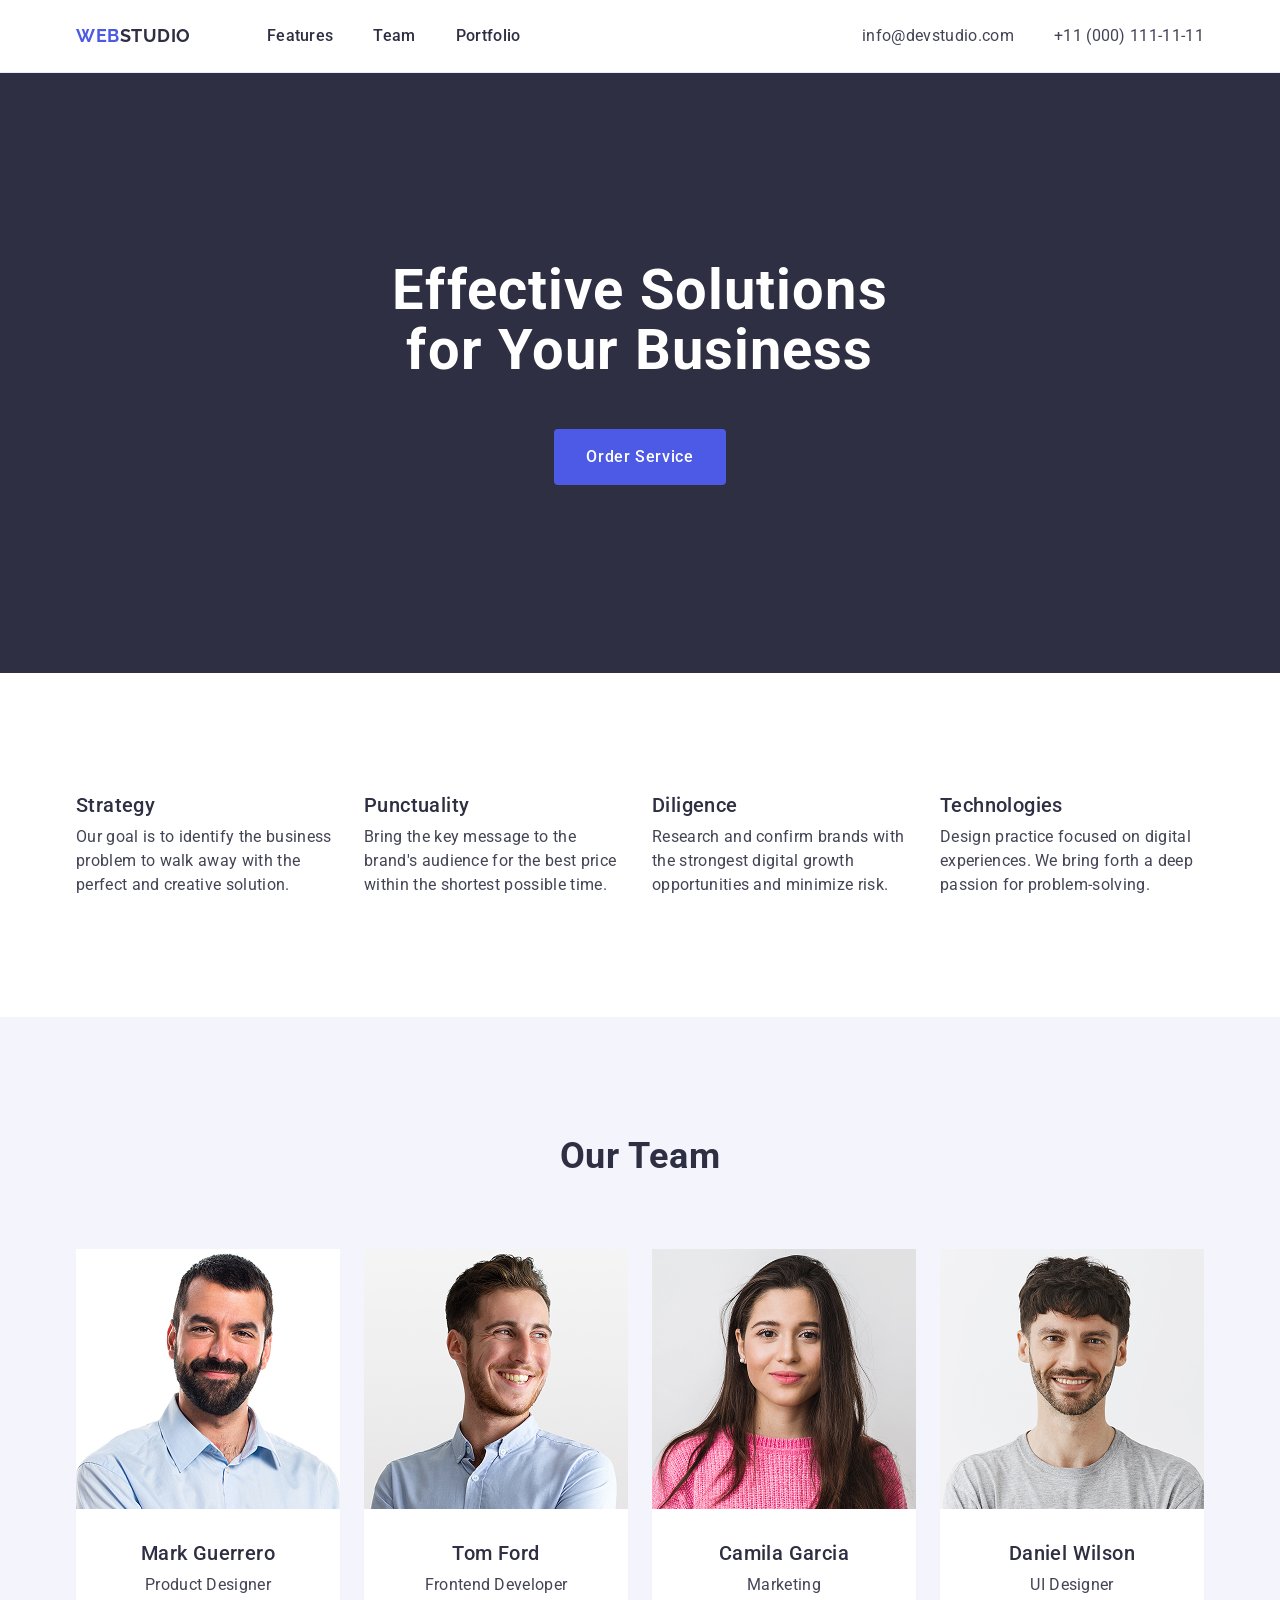
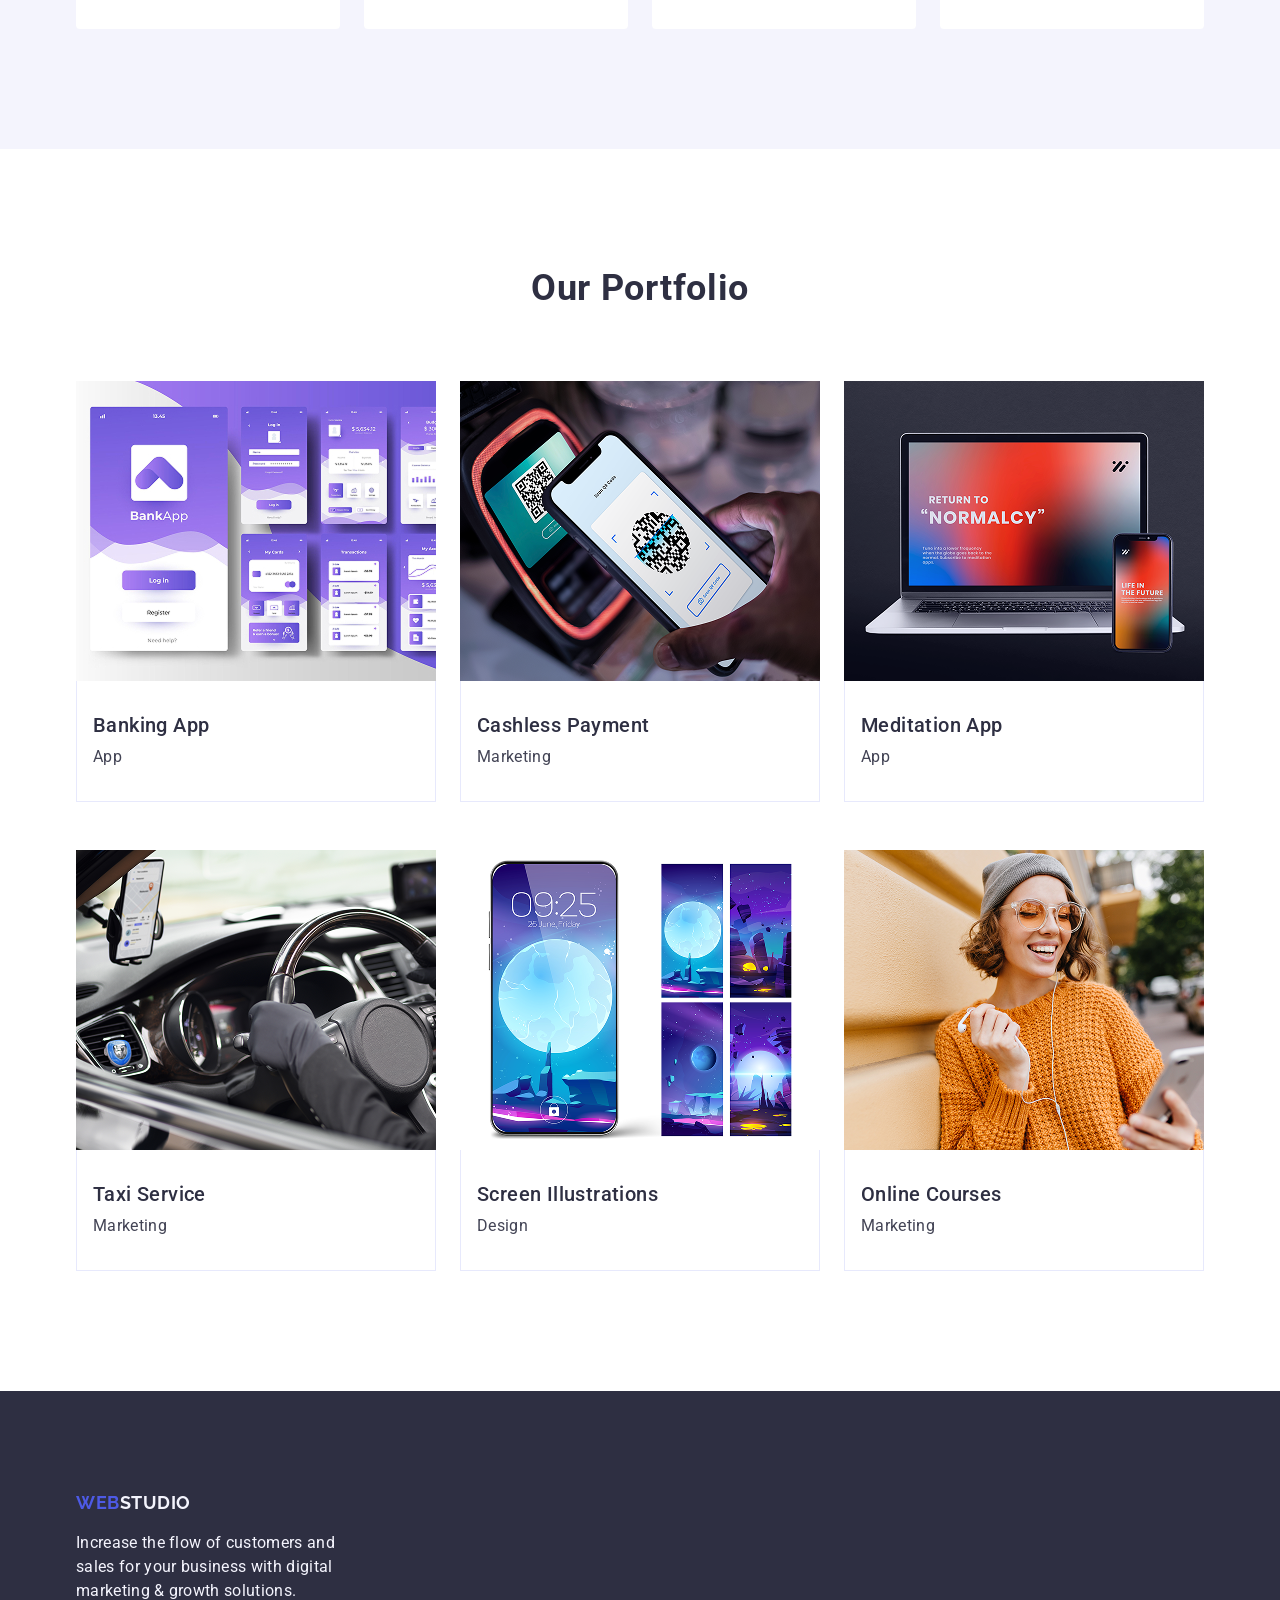
==== index.html @ 3001f927 "Initial commit from homework 03" ====
<!doctype html>
<html lang="en">
  <head>
    <meta charset="UTF-8" />
    <meta name="viewport" content="width=device-width, initial-scale=1.0" />
    <title>WebStudio</title>
    <link
      rel="stylesheet"
      href="https://cdnjs.cloudflare.com/ajax/libs/modern-normalize/3.0.1/modern-normalize.min.css"
    />
    <link rel="preconnect" href="https://fonts.googleapis.com" />
    <link rel="preconnect" href="https://fonts.gstatic.com" crossorigin />
    <link
      href="https://fonts.googleapis.com/css2?family=Raleway:ital,wght@0,100..900;1,100..900&family=Roboto:ital,wght@0,100..900;1,100..900&display=swap"
      rel="stylesheet"
    />
    <link rel="stylesheet" href="./css/main.css" />
  </head>
  <body>
    <header class="header" id="header">
      <div class="container">
        <a class="logo" href="./index.html"><span>Web</span>Studio</a>

        <nav class="nav">
          <ul class="nav-list">
            <li><a class="nav-link" href="#features">Features</a></li>
            <li><a class="nav-link" href="#team">Team</a></li>
            <li><a class="nav-link" href="#portfolio">Portfolio</a></li>
          </ul>
        </nav>

        <address class="address">
          <ul class="address-list">
            <li>
              <a class="address-link" href="mailto:info@devstudio.com"
                >info@devstudio.com</a
              >
            </li>
            <li>
              <a class="address-link" href="tel:+110001111111"
                >+11 (000) 111-11-11</a
              >
            </li>
          </ul>
        </address>
      </div>
    </header>

    <main>
      <section class="hero" id="hero">
        <div class="container">
          <h1 class="hero-title">Effective Solutions for Your Business</h1>
          <button type="button" class="btn btn-primary">Order Service</button>
        </div>
      </section>

      <section class="features" id="features">
        <div class="container">
          <h2 class="sr-only">Our features</h2>
          <ul class="features-list">
            <li class="features-item">
              <h3 class="feature-title">Strategy</h3>
              <p class="feature-description">
                Our goal is to identify the business problem to walk away with
                the perfect and creative solution.
              </p>
            </li>
            <li class="features-item">
              <h3 class="feature-title">Punctuality</h3>
              <p class="feature-description">
                Bring the key message to the brand's audience for the best price
                within the shortest possible time.
              </p>
            </li>
            <li class="features-item">
              <h3 class="feature-title">Diligence</h3>
              <p class="feature-description">
                Research and confirm brands with the strongest digital growth
                opportunities and minimize risk.
              </p>
            </li>
            <li class="features-item">
              <h3 class="feature-title">Technologies</h3>
              <p class="feature-description">
                Design practice focused on digital experiences. We bring forth a
                deep passion for problem-solving.
              </p>
            </li>
          </ul>
        </div>
      </section>

      <section class="team" id="team">
        <div class="container">
          <h2 class="team-title">Our Team</h2>

          <ul class="team-list">
            <li class="team-item">
              <img
                src="./images/team-1.jpg"
                alt="Mark Guerrero"
                width="264"
                height="260"
              />
              <div class="team-card-content">
                <h3 class="team-member-name">Mark Guerrero</h3>
                <p class="team-member-position">Product Designer</p>
              </div>
            </li>

            <li class="team-item">
              <img
                src="./images/team-2.jpg"
                alt="Tom Ford"
                width="264"
                height="260"
              />
              <div class="team-card-content">
                <h3 class="team-member-name">Tom Ford</h3>
                <p class="team-member-position">Frontend Developer</p>
              </div>
            </li>

            <li class="team-item">
              <img
                src="./images/team-3.jpg"
                alt="Camila Garcia"
                width="264"
                height="260"
              />
              <div class="team-card-content">
                <h3 class="team-member-name">Camila Garcia</h3>
                <p class="team-member-position">Marketing</p>
              </div>
            </li>

            <li class="team-item">
              <img
                src="./images/team-4.jpg"
                alt="Daniel Wilson"
                width="264"
                height="260"
              />
              <div class="team-card-content">
                <h3 class="team-member-name">Daniel Wilson</h3>
                <p class="team-member-position">UI Designer</p>
              </div>
            </li>
          </ul>
        </div>
      </section>

      <section class="portfolio" id="portfolio">
        <div class="container">
          <h2 class="portfolio-section-title">Our Portfolio</h2>

          <ul class="portfolio-list">
            <li class="portfolio-item">
              <img
                src="./images/portfolio-1.jpg"
                alt="Banking App"
                width="360"
                height="300"
              />
              <div class="portfolio-item-content">
                <h3 class="portfolio-item-title">Banking App</h3>
                <p class="portfolio-item-description">App</p>
              </div>
            </li>

            <li class="portfolio-item">
              <img
                src="./images/portfolio-2.jpg"
                alt="Cashless Payment"
                width="360"
                height="300"
              />
              <div class="portfolio-item-content">
                <h3 class="portfolio-item-title">Cashless Payment</h3>
                <p class="portfolio-item-description">Marketing</p>
              </div>
            </li>

            <li class="portfolio-item">
              <img
                src="./images/portfolio-3.jpg"
                alt="Meditation App"
                width="360"
                height="300"
              />
              <div class="portfolio-item-content">
                <h3 class="portfolio-item-title">Meditation App</h3>
                <p class="portfolio-item-description">App</p>
              </div>
            </li>

            <li class="portfolio-item">
              <img
                src="./images/portfolio-4.jpg"
                alt="Taxi Service"
                width="360"
                height="300"
              />
              <div class="portfolio-item-content">
                <h3 class="portfolio-item-title">Taxi Service</h3>
                <p class="portfolio-item-description">Marketing</p>
              </div>
            </li>

            <li class="portfolio-item">
              <img
                src="./images/portfolio-5.jpg"
                alt="Screen Illustrations"
                width="360"
                height="300"
              />
              <div class="portfolio-item-content">
                <h3 class="portfolio-item-title">Screen Illustrations</h3>
                <p class="portfolio-item-description">Design</p>
              </div>
            </li>

            <li class="portfolio-item">
              <img
                src="./images/portfolio-6.jpg"
                alt="Online Courses"
                width="360"
                height="300"
              />
              <div class="portfolio-item-content">
                <h3 class="portfolio-item-title">Online Courses</h3>
                <p class="portfolio-item-description">Marketing</p>
              </div>
            </li>
          </ul>
        </div>
      </section>
    </main>

    <footer class="footer" id="footer">
      <div class="container">
        <a class="footer-logo" href="./index.html"><span>Web</span>Studio</a>
        <p class="footer-text">
          Increase the flow of customers and sales for your business with
          digital marketing & growth solutions.
        </p>
      </div>
    </footer>
  </body>
</html>
---- css/main.css ----
@import './common.css';
@import './header.css';
@import './hero.css';
@import './features.css';
@import './team.css';
@import './portfolio.css';
@import './footer.css';
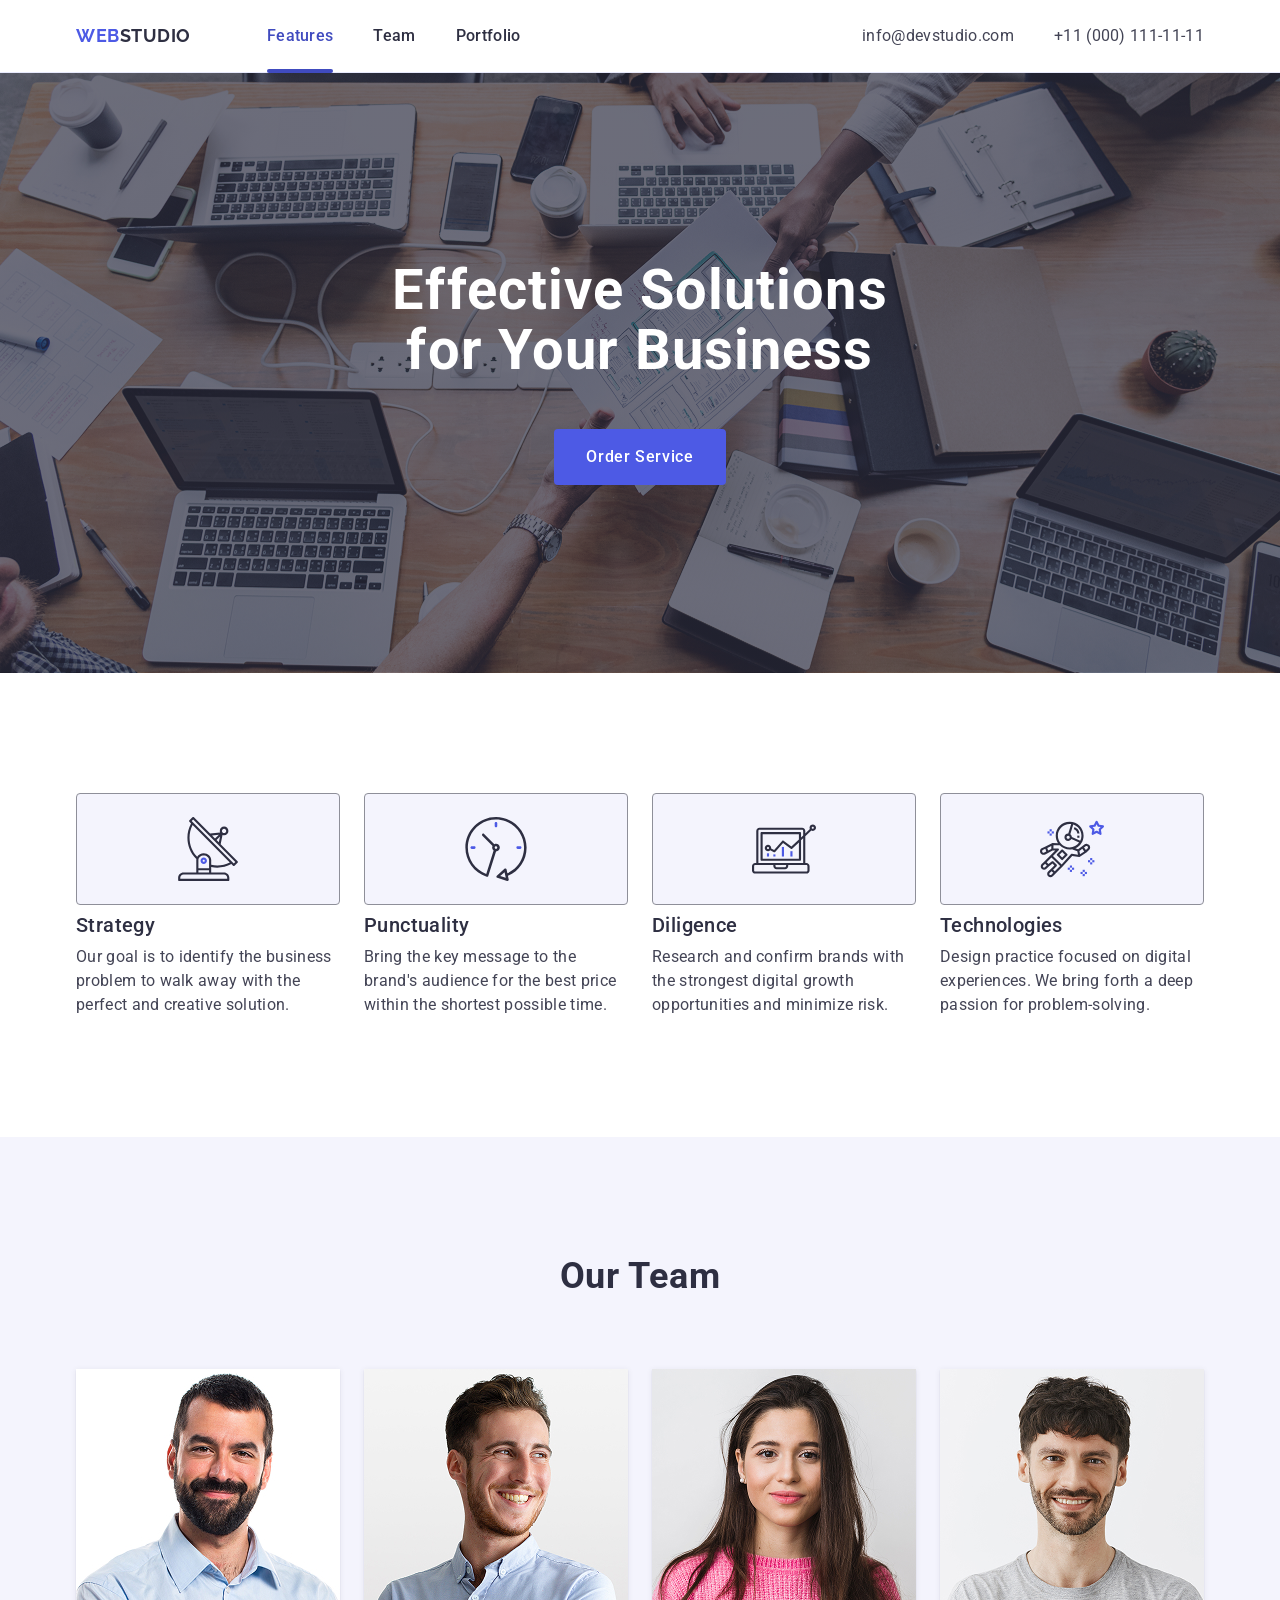
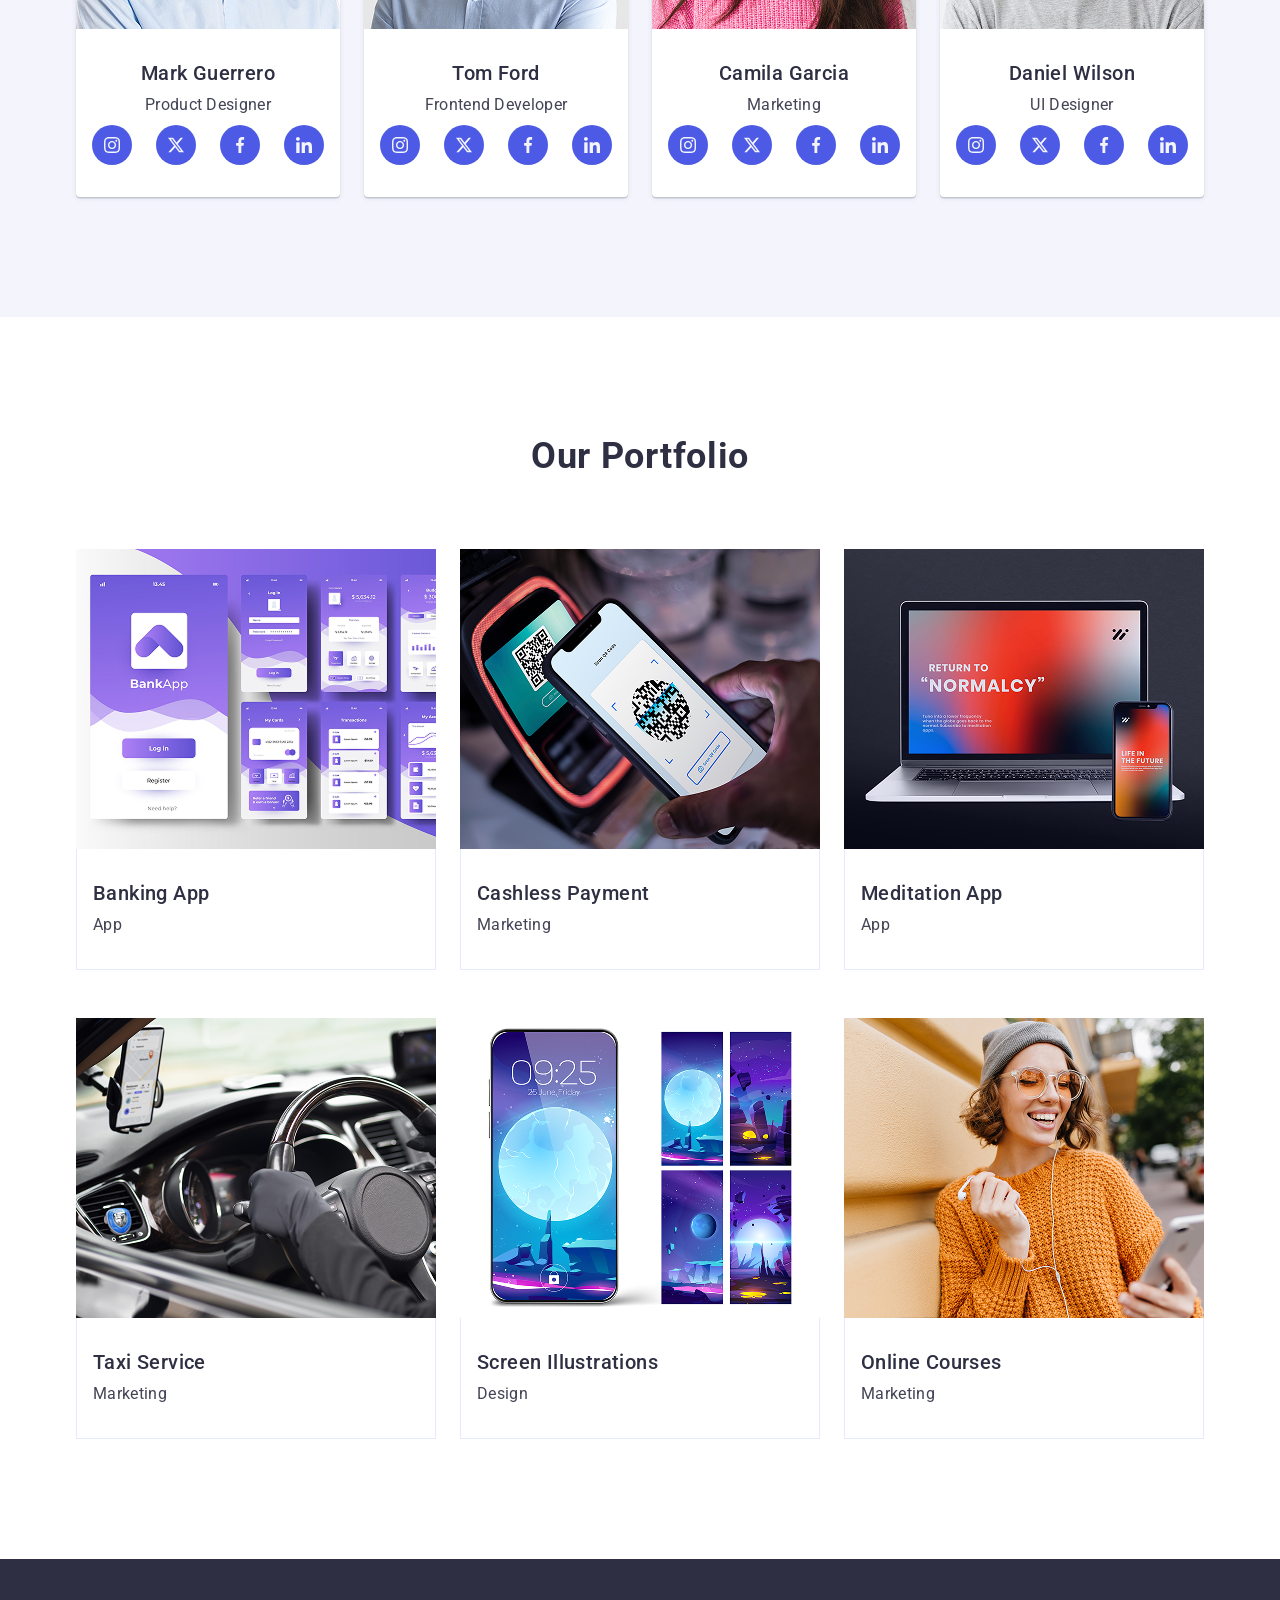
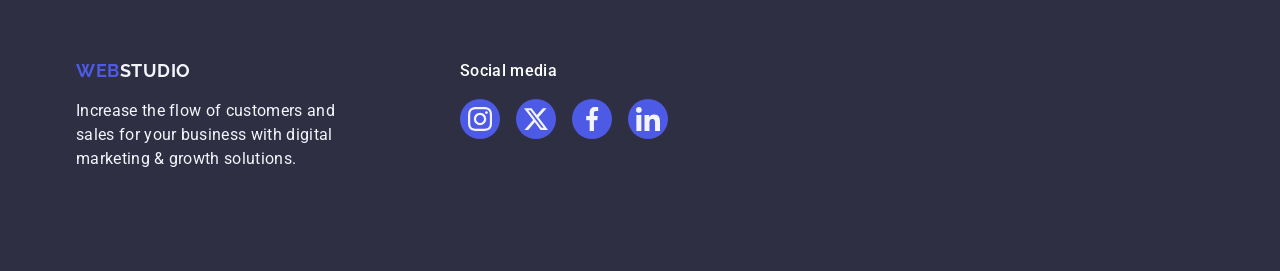
==== commit 75fa060b: "Complete homework all" ====
--- a/index.html
+++ b/index.html
@@ -23,7 +23,7 @@
 
         <nav class="nav">
           <ul class="nav-list">
-            <li><a class="nav-link" href="#features">Features</a></li>
+            <li><a class="nav-link active" href="#features">Features</a></li>
             <li><a class="nav-link" href="#team">Team</a></li>
             <li><a class="nav-link" href="#portfolio">Portfolio</a></li>
           </ul>
@@ -59,6 +59,11 @@
           <h2 class="sr-only">Our features</h2>
           <ul class="features-list">
             <li class="features-item">
+              <div class="feature-icon-box">
+                <svg class="feature-icon" width="64" height="64">
+                  <use href="./images/icons.svg#icon-antena"></use>
+                </svg>
+              </div>
               <h3 class="feature-title">Strategy</h3>
               <p class="feature-description">
                 Our goal is to identify the business problem to walk away with
@@ -66,6 +71,11 @@
               </p>
             </li>
             <li class="features-item">
+              <div class="feature-icon-box">
+                <svg class="feature-icon" width="64" height="64">
+                  <use href="./images/icons.svg#icon-clock"></use>
+                </svg>
+              </div>
               <h3 class="feature-title">Punctuality</h3>
               <p class="feature-description">
                 Bring the key message to the brand's audience for the best price
@@ -73,6 +83,11 @@
               </p>
             </li>
             <li class="features-item">
+              <div class="feature-icon-box">
+                <svg class="feature-icon" width="64" height="64">
+                  <use href="./images/icons.svg#icon-diagram"></use>
+                </svg>
+              </div>
               <h3 class="feature-title">Diligence</h3>
               <p class="feature-description">
                 Research and confirm brands with the strongest digital growth
@@ -80,6 +95,11 @@
               </p>
             </li>
             <li class="features-item">
+              <div class="feature-icon-box">
+                <svg class="feature-icon" width="64" height="64">
+                  <use href="./images/icons.svg#icon-astronaut"></use>
+                </svg>
+              </div>
               <h3 class="feature-title">Technologies</h3>
               <p class="feature-description">
                 Design practice focused on digital experiences. We bring forth a
@@ -105,6 +125,60 @@
               <div class="team-card-content">
                 <h3 class="team-member-name">Mark Guerrero</h3>
                 <p class="team-member-position">Product Designer</p>
+                <ul class="team-social-list">
+                  <li class="team-social-item">
+                    <a
+                      class="team-social-link"
+                      href="https://www.instagram.com/"
+                      target="_blank"
+                      rel="noopener noreferrer"
+                      aria-label="Instagram"
+                    >
+                      <svg class="team-social-icon" width="16" height="16">
+                        <use href="./images/icons.svg#icon-instagram"></use>
+                      </svg>
+                    </a>
+                  </li>
+                  <li class="team-social-item">
+                    <a
+                      class="team-social-link"
+                      href="https://twitter.com/"
+                      target="_blank"
+                      rel="noopener noreferrer"
+                      aria-label="Twitter"
+                    >
+                      <svg class="team-social-icon" width="16" height="16">
+                        <use href="./images/icons.svg#icon-twitter"></use>
+                      </svg>
+                    </a>
+                  </li>
+                  <li class="team-social-item">
+                    <a
+                      class="team-social-link"
+                      href="https://www.facebook.com/"
+                      target="_blank"
+                      rel="noopener noreferrer"
+                      aria-label="Facebook"
+                    >
+                      <svg class="team-social-icon" width="16" height="16">
+                        <use href="./images/icons.svg#icon-facebook"></use>
+                      </svg>
+                    </a>
+                  </li>
+                  <li class="team-social-item">
+                    <a
+                      class="team-social-link"
+                      href="https://www.linkedin.com/"
+                      target="_blank"
+                      rel="noopener noreferrer"
+                      aria-label="LinkedIn"
+                    >
+                      <svg class="team-social-icon" width="16" height="16">
+                        <use href="./images/icons.svg#icon-linkedin"></use>
+                      </svg>
+                    </a>
+                  </li>
+                </ul>
               </div>
             </li>
 
@@ -118,6 +192,60 @@
               <div class="team-card-content">
                 <h3 class="team-member-name">Tom Ford</h3>
                 <p class="team-member-position">Frontend Developer</p>
+                <ul class="team-social-list">
+                  <li class="team-social-item">
+                    <a
+                      class="team-social-link"
+                      href="https://www.instagram.com/"
+                      target="_blank"
+                      rel="noopener noreferrer"
+                      aria-label="Instagram"
+                    >
+                      <svg class="team-social-icon" width="16" height="16">
+                        <use href="./images/icons.svg#icon-instagram"></use>
+                      </svg>
+                    </a>
+                  </li>
+                  <li class="team-social-item">
+                    <a
+                      class="team-social-link"
+                      href="https://twitter.com/"
+                      target="_blank"
+                      rel="noopener noreferrer"
+                      aria-label="Twitter"
+                    >
+                      <svg class="team-social-icon" width="16" height="16">
+                        <use href="./images/icons.svg#icon-twitter"></use>
+                      </svg>
+                    </a>
+                  </li>
+                  <li class="team-social-item">
+                    <a
+                      class="team-social-link"
+                      href="https://www.facebook.com/"
+                      target="_blank"
+                      rel="noopener noreferrer"
+                      aria-label="Facebook"
+                    >
+                      <svg class="team-social-icon" width="16" height="16">
+                        <use href="./images/icons.svg#icon-facebook"></use>
+                      </svg>
+                    </a>
+                  </li>
+                  <li class="team-social-item">
+                    <a
+                      class="team-social-link"
+                      href="https://www.linkedin.com/"
+                      target="_blank"
+                      rel="noopener noreferrer"
+                      aria-label="LinkedIn"
+                    >
+                      <svg class="team-social-icon" width="16" height="16">
+                        <use href="./images/icons.svg#icon-linkedin"></use>
+                      </svg>
+                    </a>
+                  </li>
+                </ul>
               </div>
             </li>
 
@@ -131,6 +259,60 @@
               <div class="team-card-content">
                 <h3 class="team-member-name">Camila Garcia</h3>
                 <p class="team-member-position">Marketing</p>
+                <ul class="team-social-list">
+                  <li class="team-social-item">
+                    <a
+                      class="team-social-link"
+                      href="https://www.instagram.com/"
+                      target="_blank"
+                      rel="noopener noreferrer"
+                      aria-label="Instagram"
+                    >
+                      <svg class="team-social-icon" width="16" height="16">
+                        <use href="./images/icons.svg#icon-instagram"></use>
+                      </svg>
+                    </a>
+                  </li>
+                  <li class="team-social-item">
+                    <a
+                      class="team-social-link"
+                      href="https://twitter.com/"
+                      target="_blank"
+                      rel="noopener noreferrer"
+                      aria-label="Twitter"
+                    >
+                      <svg class="team-social-icon" width="16" height="16">
+                        <use href="./images/icons.svg#icon-twitter"></use>
+                      </svg>
+                    </a>
+                  </li>
+                  <li class="team-social-item">
+                    <a
+                      class="team-social-link"
+                      href="https://www.facebook.com/"
+                      target="_blank"
+                      rel="noopener noreferrer"
+                      aria-label="Facebook"
+                    >
+                      <svg class="team-social-icon" width="16" height="16">
+                        <use href="./images/icons.svg#icon-facebook"></use>
+                      </svg>
+                    </a>
+                  </li>
+                  <li class="team-social-item">
+                    <a
+                      class="team-social-link"
+                      href="https://www.linkedin.com/"
+                      target="_blank"
+                      rel="noopener noreferrer"
+                      aria-label="LinkedIn"
+                    >
+                      <svg class="team-social-icon" width="16" height="16">
+                        <use href="./images/icons.svg#icon-linkedin"></use>
+                      </svg>
+                    </a>
+                  </li>
+                </ul>
               </div>
             </li>
 
@@ -144,6 +326,60 @@
               <div class="team-card-content">
                 <h3 class="team-member-name">Daniel Wilson</h3>
                 <p class="team-member-position">UI Designer</p>
+                <ul class="team-social-list">
+                  <li class="team-social-item">
+                    <a
+                      class="team-social-link"
+                      href="https://www.instagram.com/"
+                      target="_blank"
+                      rel="noopener noreferrer"
+                      aria-label="Instagram"
+                    >
+                      <svg class="team-social-icon" width="16" height="16">
+                        <use href="./images/icons.svg#icon-instagram"></use>
+                      </svg>
+                    </a>
+                  </li>
+                  <li class="team-social-item">
+                    <a
+                      class="team-social-link"
+                      href="https://twitter.com/"
+                      target="_blank"
+                      rel="noopener noreferrer"
+                      aria-label="Twitter"
+                    >
+                      <svg class="team-social-icon" width="16" height="16">
+                        <use href="./images/icons.svg#icon-twitter"></use>
+                      </svg>
+                    </a>
+                  </li>
+                  <li class="team-social-item">
+                    <a
+                      class="team-social-link"
+                      href="https://www.facebook.com/"
+                      target="_blank"
+                      rel="noopener noreferrer"
+                      aria-label="Facebook"
+                    >
+                      <svg class="team-social-icon" width="16" height="16">
+                        <use href="./images/icons.svg#icon-facebook"></use>
+                      </svg>
+                    </a>
+                  </li>
+                  <li class="team-social-item">
+                    <a
+                      class="team-social-link"
+                      href="https://www.linkedin.com/"
+                      target="_blank"
+                      rel="noopener noreferrer"
+                      aria-label="LinkedIn"
+                    >
+                      <svg class="team-social-icon" width="16" height="16">
+                        <use href="./images/icons.svg#icon-linkedin"></use>
+                      </svg>
+                    </a>
+                  </li>
+                </ul>
               </div>
             </li>
           </ul>
@@ -156,12 +392,19 @@
 
           <ul class="portfolio-list">
             <li class="portfolio-item">
-              <img
-                src="./images/portfolio-1.jpg"
-                alt="Banking App"
-                width="360"
-                height="300"
-              />
+              <div class="portfolio-image-wrapper">
+                <img
+                  src="./images/portfolio-1.jpg"
+                  alt="Banking App"
+                  width="360"
+                  height="300"
+                />
+                <p class="portfolio-overlay">
+                  14 Stylish and User-Friendly App Design Concepts · Task
+                  Manager App · Calorie Tracker App · Exotic Fruit Ecommerce App
+                  · Cloud Storage App
+                </p>
+              </div>
               <div class="portfolio-item-content">
                 <h3 class="portfolio-item-title">Banking App</h3>
                 <p class="portfolio-item-description">App</p>
@@ -169,12 +412,19 @@
             </li>
 
             <li class="portfolio-item">
-              <img
-                src="./images/portfolio-2.jpg"
-                alt="Cashless Payment"
-                width="360"
-                height="300"
-              />
+              <div class="portfolio-image-wrapper">
+                <img
+                  src="./images/portfolio-2.jpg"
+                  alt="Cashless Payment"
+                  width="360"
+                  height="300"
+                />
+                <p class="portfolio-overlay">
+                  14 Stylish and User-Friendly App Design Concepts · Task
+                  Manager App · Calorie Tracker App · Exotic Fruit Ecommerce App
+                  · Cloud Storage App
+                </p>
+              </div>
               <div class="portfolio-item-content">
                 <h3 class="portfolio-item-title">Cashless Payment</h3>
                 <p class="portfolio-item-description">Marketing</p>
@@ -182,12 +432,19 @@
             </li>
 
             <li class="portfolio-item">
-              <img
-                src="./images/portfolio-3.jpg"
-                alt="Meditation App"
-                width="360"
-                height="300"
-              />
+              <div class="portfolio-image-wrapper">
+                <img
+                  src="./images/portfolio-3.jpg"
+                  alt="Meditation App"
+                  width="360"
+                  height="300"
+                />
+                <p class="portfolio-overlay">
+                  14 Stylish and User-Friendly App Design Concepts · Task
+                  Manager App · Calorie Tracker App · Exotic Fruit Ecommerce App
+                  · Cloud Storage App
+                </p>
+              </div>
               <div class="portfolio-item-content">
                 <h3 class="portfolio-item-title">Meditation App</h3>
                 <p class="portfolio-item-description">App</p>
@@ -195,12 +452,19 @@
             </li>
 
             <li class="portfolio-item">
-              <img
-                src="./images/portfolio-4.jpg"
-                alt="Taxi Service"
-                width="360"
-                height="300"
-              />
+              <div class="portfolio-image-wrapper">
+                <img
+                  src="./images/portfolio-4.jpg"
+                  alt="Taxi Service"
+                  width="360"
+                  height="300"
+                />
+                <p class="portfolio-overlay">
+                  14 Stylish and User-Friendly App Design Concepts · Task
+                  Manager App · Calorie Tracker App · Exotic Fruit Ecommerce App
+                  · Cloud Storage App
+                </p>
+              </div>
               <div class="portfolio-item-content">
                 <h3 class="portfolio-item-title">Taxi Service</h3>
                 <p class="portfolio-item-description">Marketing</p>
@@ -208,12 +472,19 @@
             </li>
 
             <li class="portfolio-item">
-              <img
-                src="./images/portfolio-5.jpg"
-                alt="Screen Illustrations"
-                width="360"
-                height="300"
-              />
+              <div class="portfolio-image-wrapper">
+                <img
+                  src="./images/portfolio-5.jpg"
+                  alt="Screen Illustrations"
+                  width="360"
+                  height="300"
+                />
+                <p class="portfolio-overlay">
+                  14 Stylish and User-Friendly App Design Concepts · Task
+                  Manager App · Calorie Tracker App · Exotic Fruit Ecommerce App
+                  · Cloud Storage App
+                </p>
+              </div>
               <div class="portfolio-item-content">
                 <h3 class="portfolio-item-title">Screen Illustrations</h3>
                 <p class="portfolio-item-description">Design</p>
@@ -221,12 +492,19 @@
             </li>
 
             <li class="portfolio-item">
-              <img
-                src="./images/portfolio-6.jpg"
-                alt="Online Courses"
-                width="360"
-                height="300"
-              />
+              <div class="portfolio-image-wrapper">
+                <img
+                  src="./images/portfolio-6.jpg"
+                  alt="Online Courses"
+                  width="360"
+                  height="300"
+                />
+                <p class="portfolio-overlay">
+                  14 Stylish and User-Friendly App Design Concepts · Task
+                  Manager App · Calorie Tracker App · Exotic Fruit Ecommerce App
+                  · Cloud Storage App
+                </p>
+              </div>
               <div class="portfolio-item-content">
                 <h3 class="portfolio-item-title">Online Courses</h3>
                 <p class="portfolio-item-description">Marketing</p>
@@ -239,11 +517,70 @@
 
     <footer class="footer" id="footer">
       <div class="container">
-        <a class="footer-logo" href="./index.html"><span>Web</span>Studio</a>
-        <p class="footer-text">
-          Increase the flow of customers and sales for your business with
-          digital marketing & growth solutions.
-        </p>
+        <div class="footer-info">
+          <a class="footer-logo" href="./index.html"><span>Web</span>Studio</a>
+          <p class="footer-text">
+            Increase the flow of customers and sales for your business with
+            digital marketing & growth solutions.
+          </p>
+        </div>
+        <div class="footer-social">
+          <p class="footer-social-title">Social media</p>
+          <ul class="footer-social-list">
+            <li class="footer-social-item">
+              <a
+                class="footer-social-link"
+                href="https://www.instagram.com/"
+                target="_blank"
+                rel="noopener noreferrer"
+                aria-label="Instagram"
+              >
+                <svg class="footer-social-icon" width="24" height="24">
+                  <use href="./images/icons.svg#icon-instagram"></use>
+                </svg>
+              </a>
+            </li>
+            <li class="footer-social-item">
+              <a
+                class="footer-social-link"
+                href="https://twitter.com/"
+                target="_blank"
+                rel="noopener noreferrer"
+                aria-label="Twitter"
+              >
+                <svg class="footer-social-icon" width="24" height="24">
+                  <use href="./images/icons.svg#icon-twitter"></use>
+                </svg>
+              </a>
+            </li>
+            <li class="footer-social-item">
+              <a
+                class="footer-social-link"
+                href="https://www.facebook.com/"
+                target="_blank"
+                rel="noopener noreferrer"
+                aria-label="Facebook"
+              >
+                <svg class="footer-social-icon" width="24" height="24">
+                  <use href="./images/icons.svg#icon-facebook"></use>
+                </svg>
+              </a>
+            </li>
+            <li class="footer-social-item">
+              <a
+                class="footer-social-link"
+                href="https://www.linkedin.com/"
+                target="_blank"
+                rel="noopener noreferrer"
+                aria-label="LinkedIn"
+              >
+                <svg class="footer-social-icon" width="24" height="24">
+                  <use href="./images/icons.svg#icon-linkedin"></use>
+                </svg>
+              </a>
+            </li>
+          </ul>
+        </div>
       </div>
     </footer>
   </body>
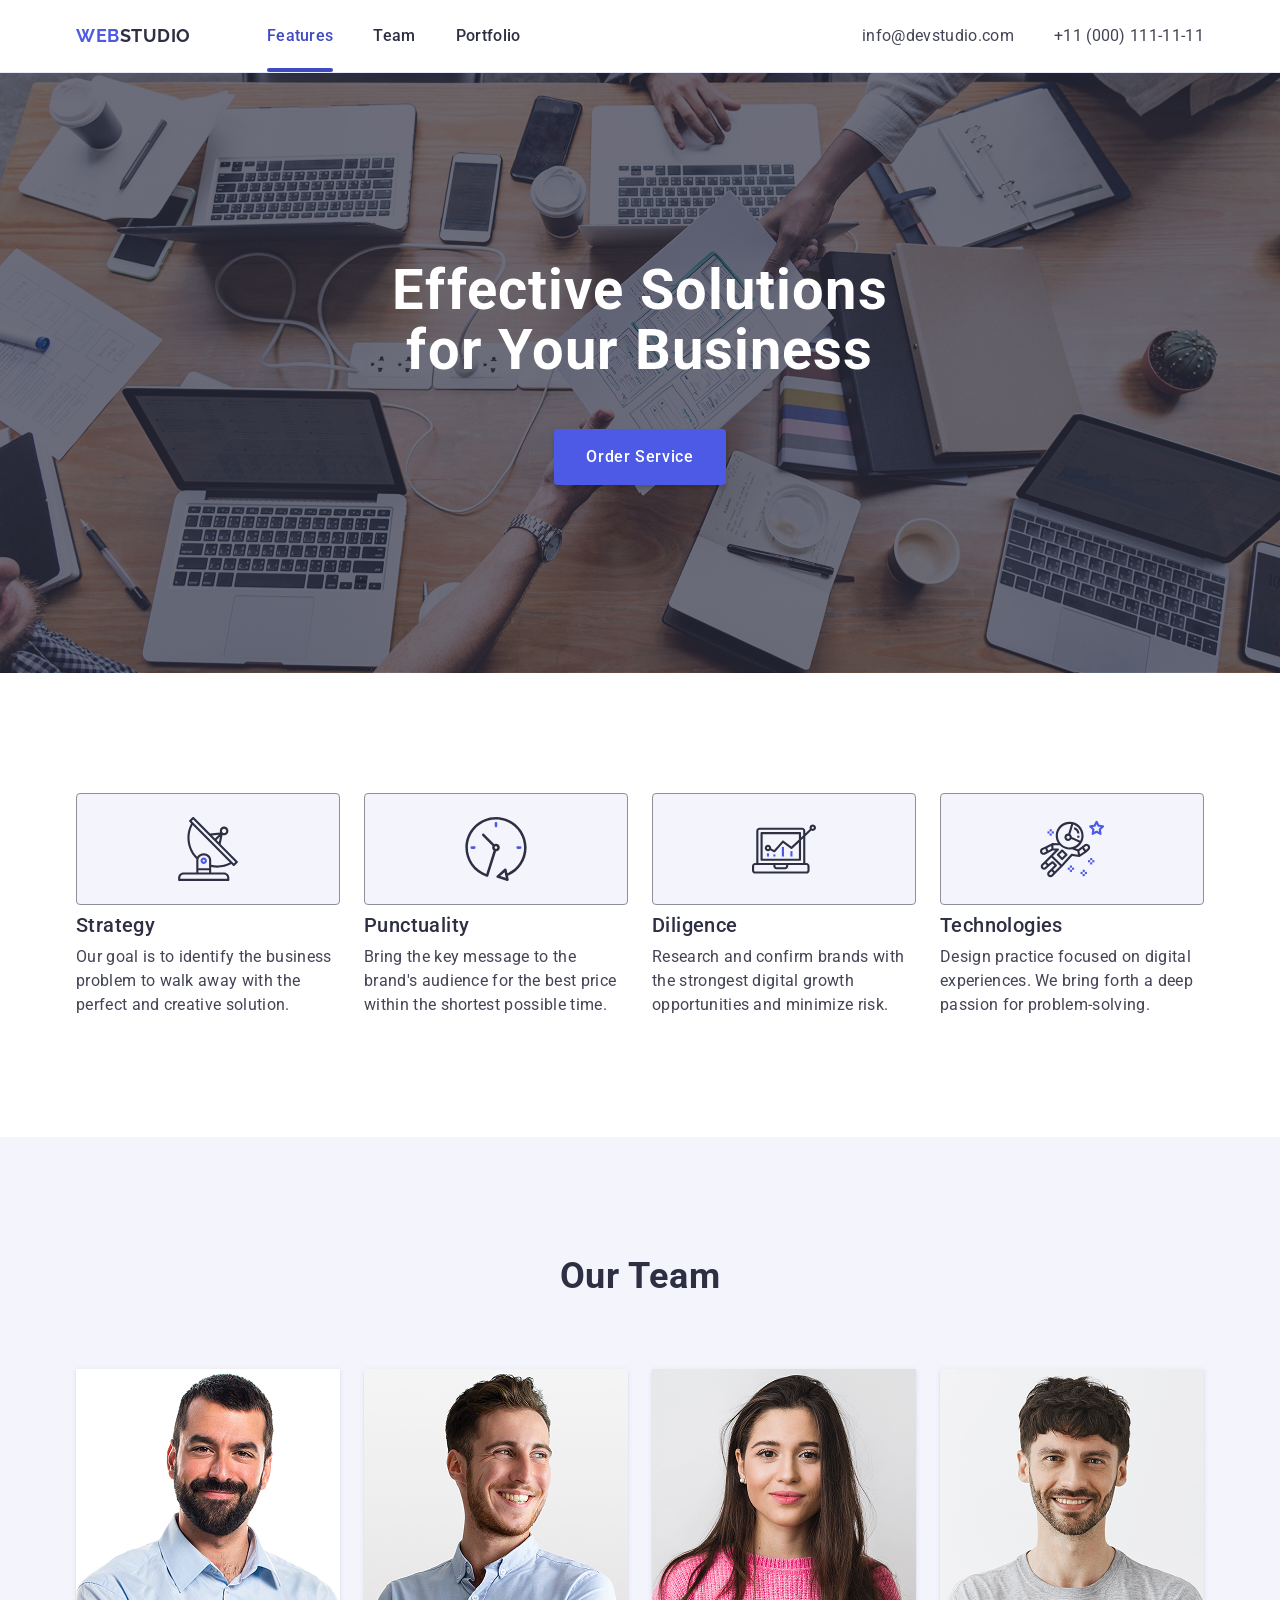
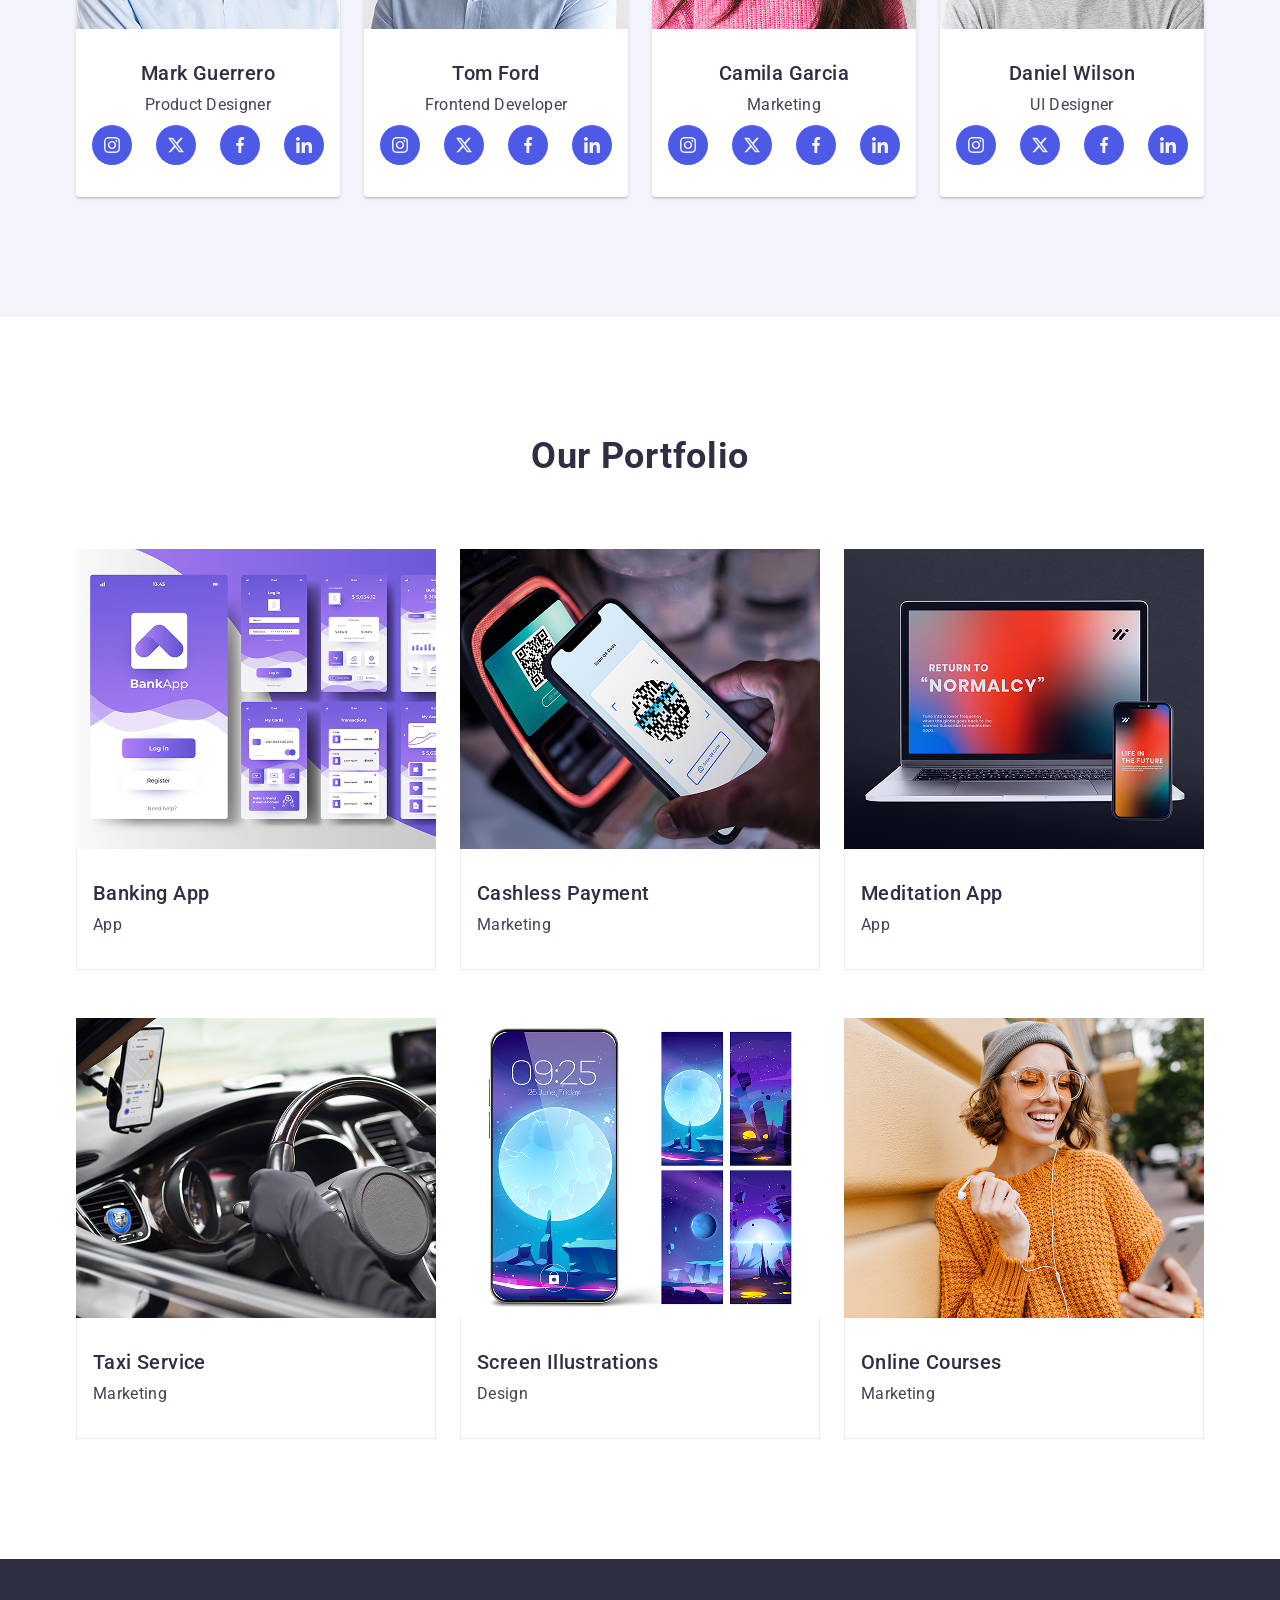
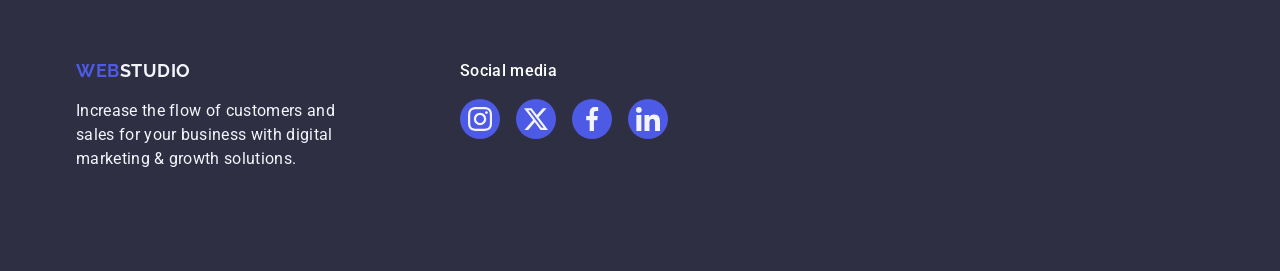
==== commit 5d4ae039: "Complete homework all" ====
--- a/index.html
+++ b/index.html
@@ -117,6 +117,7 @@
           <ul class="team-list">
             <li class="team-item">
               <img
+                class="team-member-image"
                 src="./images/team-1.jpg"
                 alt="Mark Guerrero"
                 width="264"
@@ -184,6 +185,7 @@
 
             <li class="team-item">
               <img
+                class="team-member-image"
                 src="./images/team-2.jpg"
                 alt="Tom Ford"
                 width="264"
@@ -251,6 +253,7 @@
 
             <li class="team-item">
               <img
+                class="team-member-image"
                 src="./images/team-3.jpg"
                 alt="Camila Garcia"
                 width="264"
@@ -318,6 +321,7 @@
 
             <li class="team-item">
               <img
+                class="team-member-image"
                 src="./images/team-4.jpg"
                 alt="Daniel Wilson"
                 width="264"
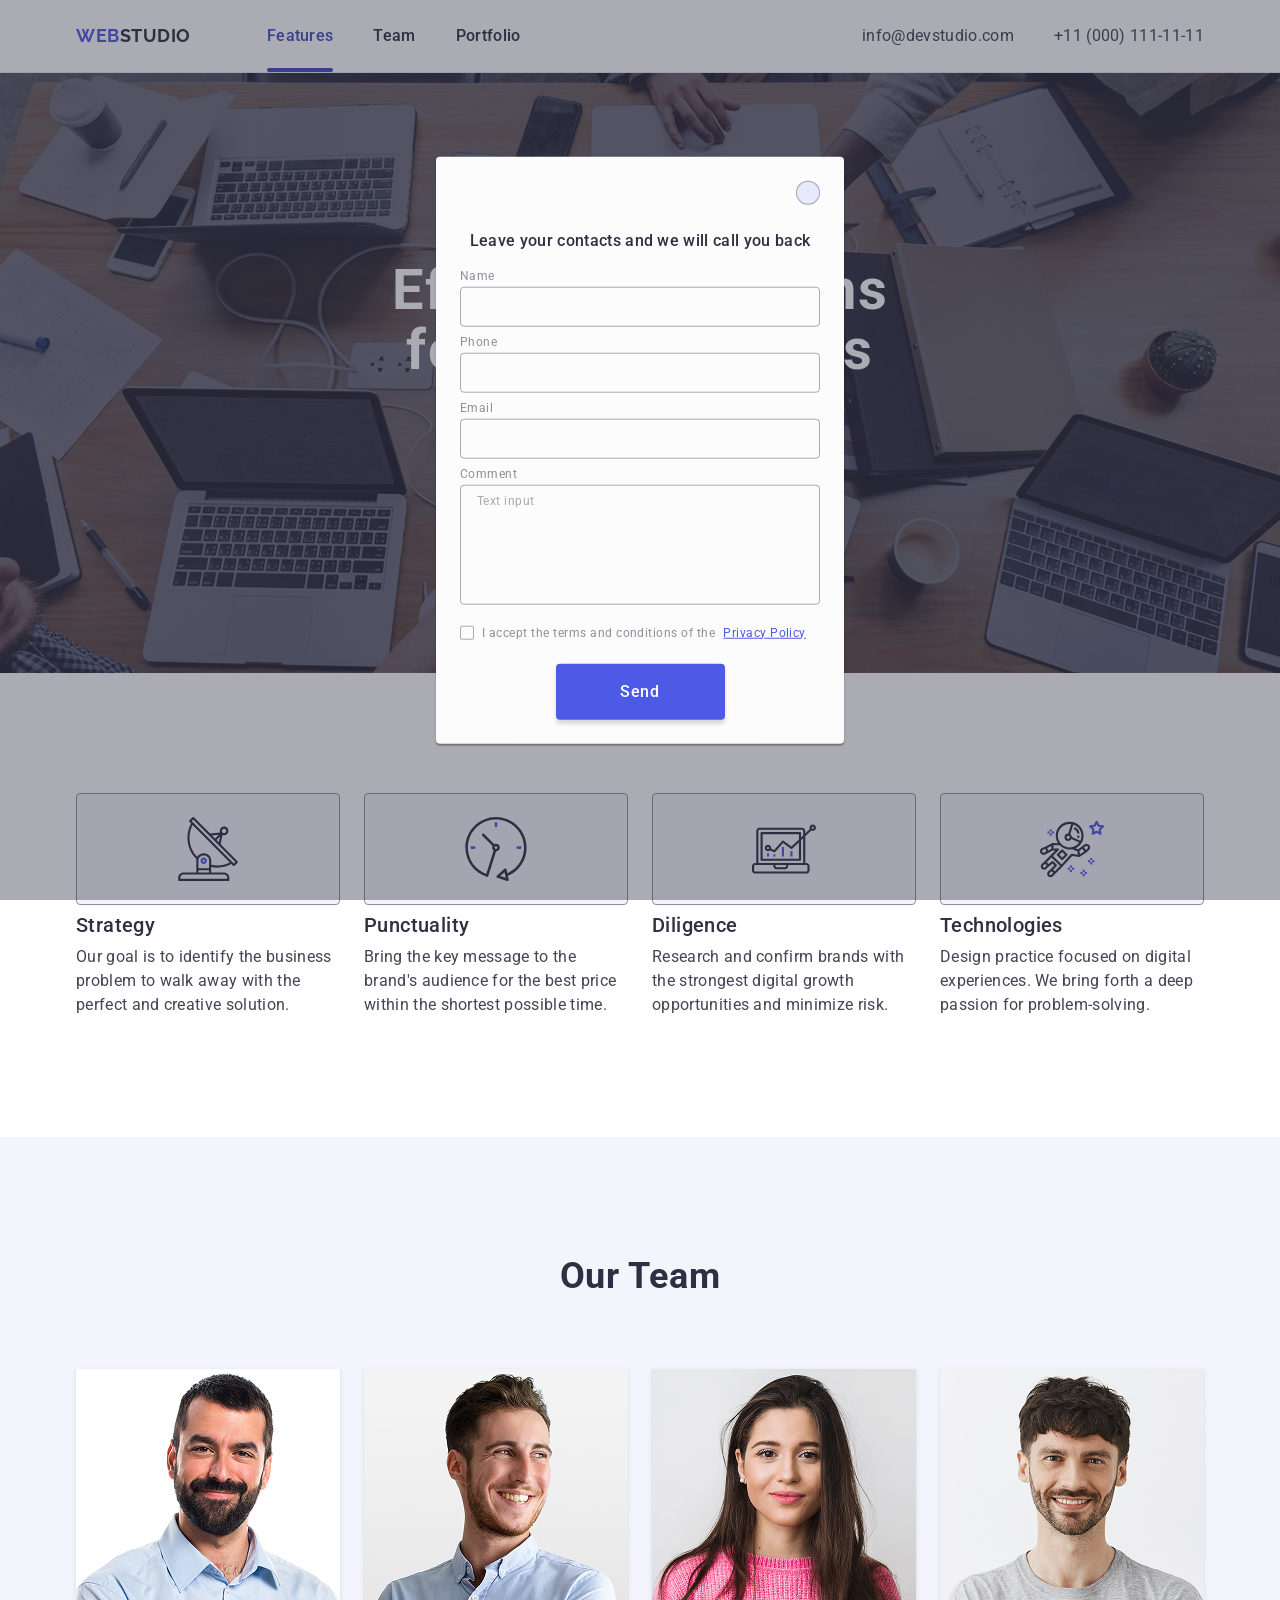
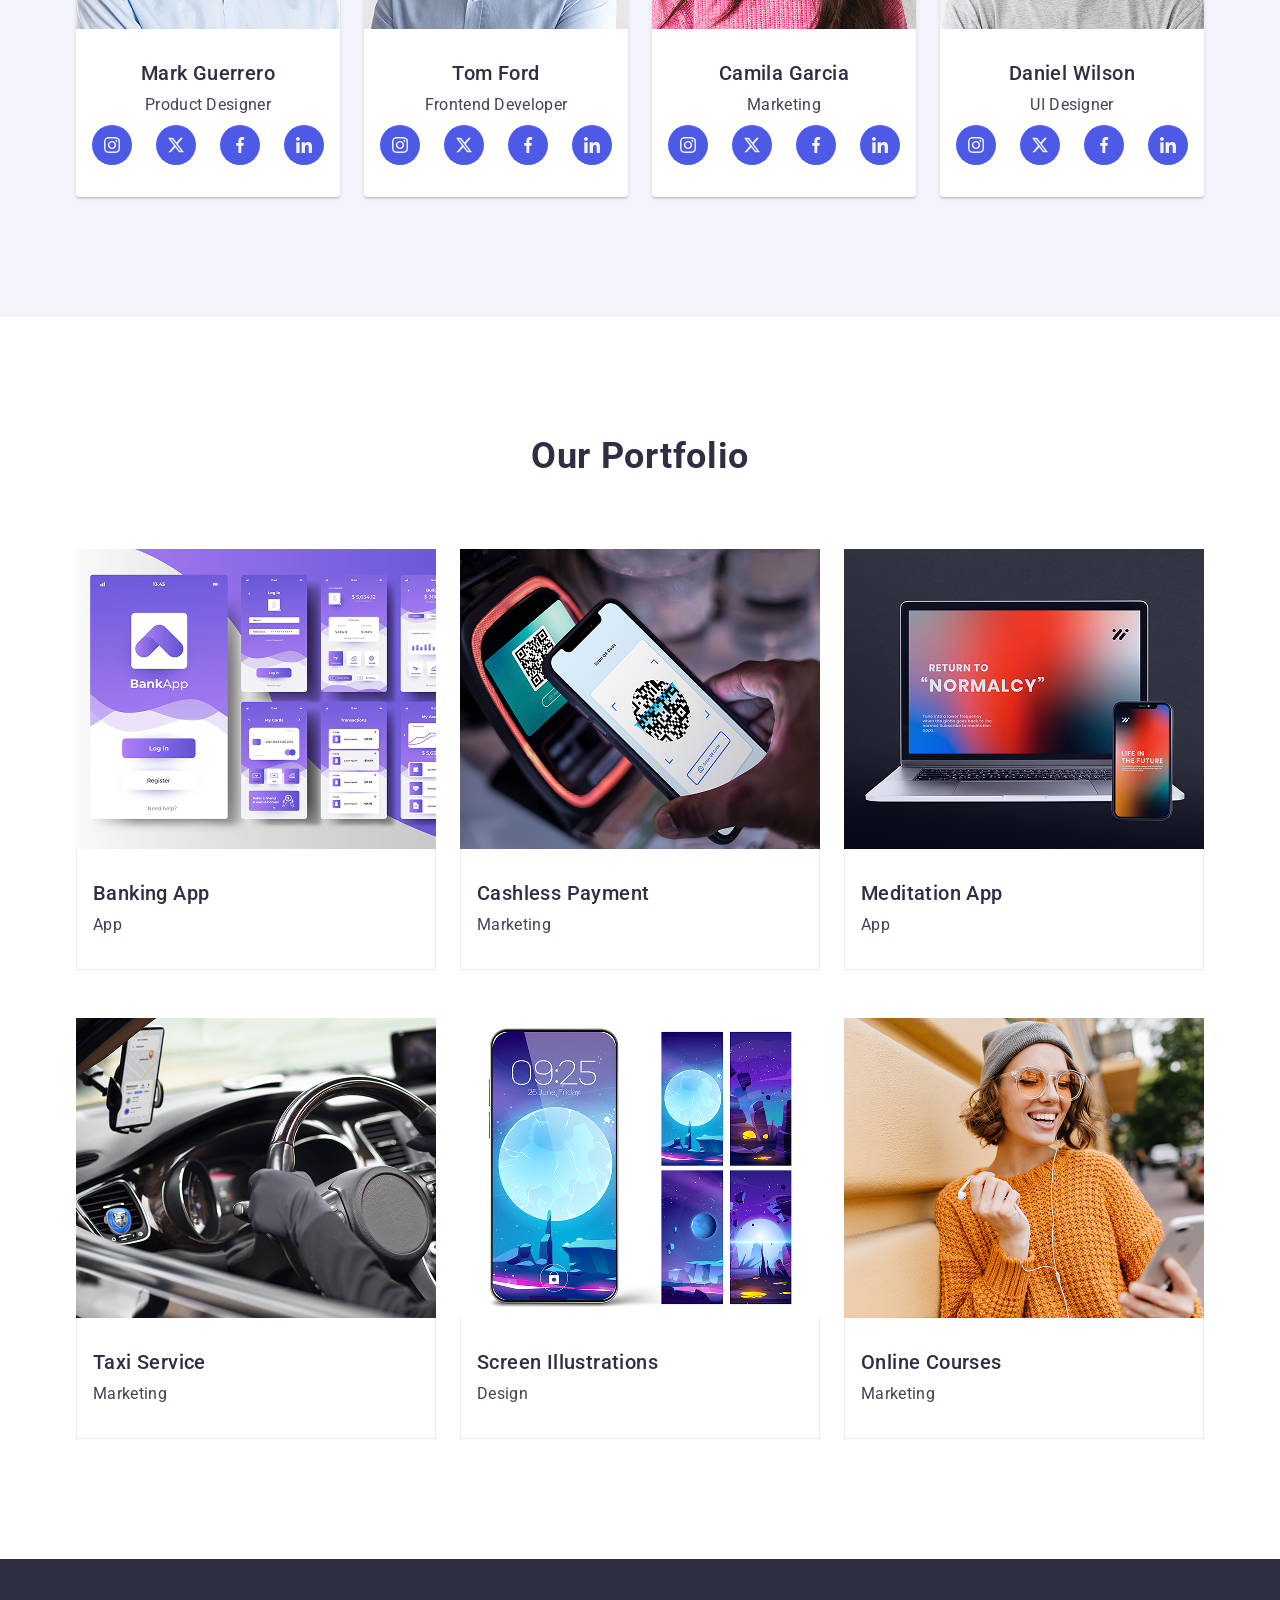
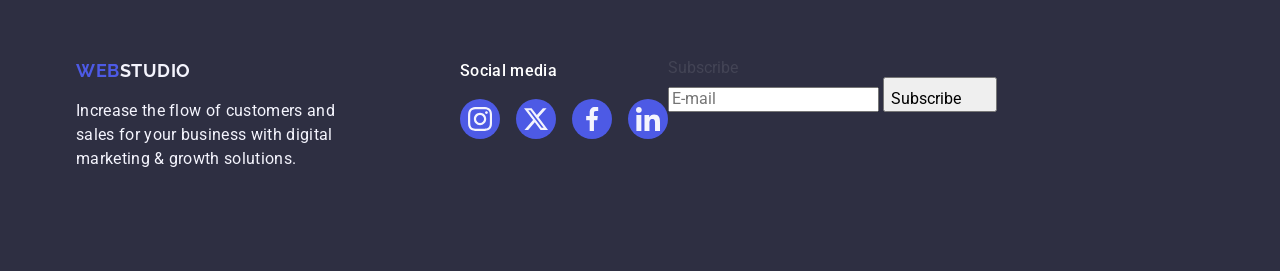
==== commit c85f2e96: "Backup before restarting homework 05" ====
--- a/index.html
+++ b/index.html
@@ -585,7 +585,109 @@
             </li>
           </ul>
         </div>
+        <div class="footer-subscribe">
+          <p class="footer-subscribe-title">Subscribe</p>
+          <form class="footer-subscribe-form">
+            <label class="footer-subscribe-label">
+              <input
+                class="footer-subscribe-input"
+                type="email"
+                name="user-email"
+                placeholder="E-mail"
+                required
+              />
+            </label>
+            <button class="footer-subscribe-btn" type="submit">
+              Subscribe
+              <svg class="footer-subscribe-icon" width="24" height="24">
+                <use href="./images/icons.svg#icon-send"></use>
+              </svg>
+            </button>
+          </form>
+        </div>
       </div>
     </footer>
+
+    <div class="backdrop is-open">
+      <div class="modal">
+        <button class="modal-close-btn" type="button" aria-label="Close modal">
+          <svg class="modal-close-icon" width="8" height="8">
+            <use href="./images/icons.svg#icon-close"></use>
+          </svg>
+        </button>
+        <p class="modal-title">Leave your contacts and we will call you back</p>
+        <form class="modal-form">
+          <div class="modal-field">
+            <label class="modal-label" for="user-name">Name</label>
+            <div class="modal-input-wrap">
+              <input
+                class="modal-input"
+                type="text"
+                name="user-name"
+                id="user-name"
+              />
+              <svg class="modal-input-icon" width="18" height="24">
+                <use href="./images/icons.svg#icon-person"></use>
+              </svg>
+            </div>
+          </div>
+          <div class="modal-field">
+            <label class="modal-label" for="user-phone">Phone</label>
+            <div class="modal-input-wrap">
+              <input
+                class="modal-input"
+                type="tel"
+                name="user-phone"
+                id="user-phone"
+              /><svg class="modal-input-icon" width="18" height="24">
+                <use href="./images/icons.svg#icon-phone"></use>
+              </svg>
+            </div>
+          </div>
+          <div class="modal-field">
+            <label class="modal-label" for="user-email">Email</label>
+            <div class="modal-input-wrap">
+              <input
+                class="modal-input"
+                type="email"
+                name="user-email"
+                id="user-email"
+              />
+              <svg class="modal-input-icon" width="18" height="24">
+                <use href="./images/icons.svg#icon-email"></use>
+              </svg>
+            </div>
+          </div>
+          <div class="modal-field">
+            <label class="modal-label" for="user-comment">Comment</label>
+            <textarea
+              class="modal-textarea"
+              name="user-comment"
+              id="user-comment"
+              placeholder="Text input"
+            ></textarea>
+          </div>
+          <div class="modal-checkbox-wrap">
+            <input
+              class="modal-checkbox sr-only"
+              type="checkbox"
+              id="user-privacy"
+              name="user-privacy"
+              value="true"
+            />
+            <label class="modal-checkbox-label" for="user-privacy">
+              <span class="modal-custom-checkbox">
+                <svg width="10" height="8">
+                  <use href="./images/icons.svg#icon-checkmark"></use>
+                </svg>
+              </span>
+              I accept the terms and conditions of the
+              <a class="modal-privacy-link" href="#">Privacy Policy</a>
+            </label>
+          </div>
+          <button class="modal-send-btn" type="submit">Send</button>
+        </form>
+      </div>
+    </div>
   </body>
 </html>
--- a/css/main.css
+++ b/css/main.css
@@ -5,3 +5,4 @@
 @import './team.css';
 @import './portfolio.css';
 @import './footer.css';
+@import './modal.css';
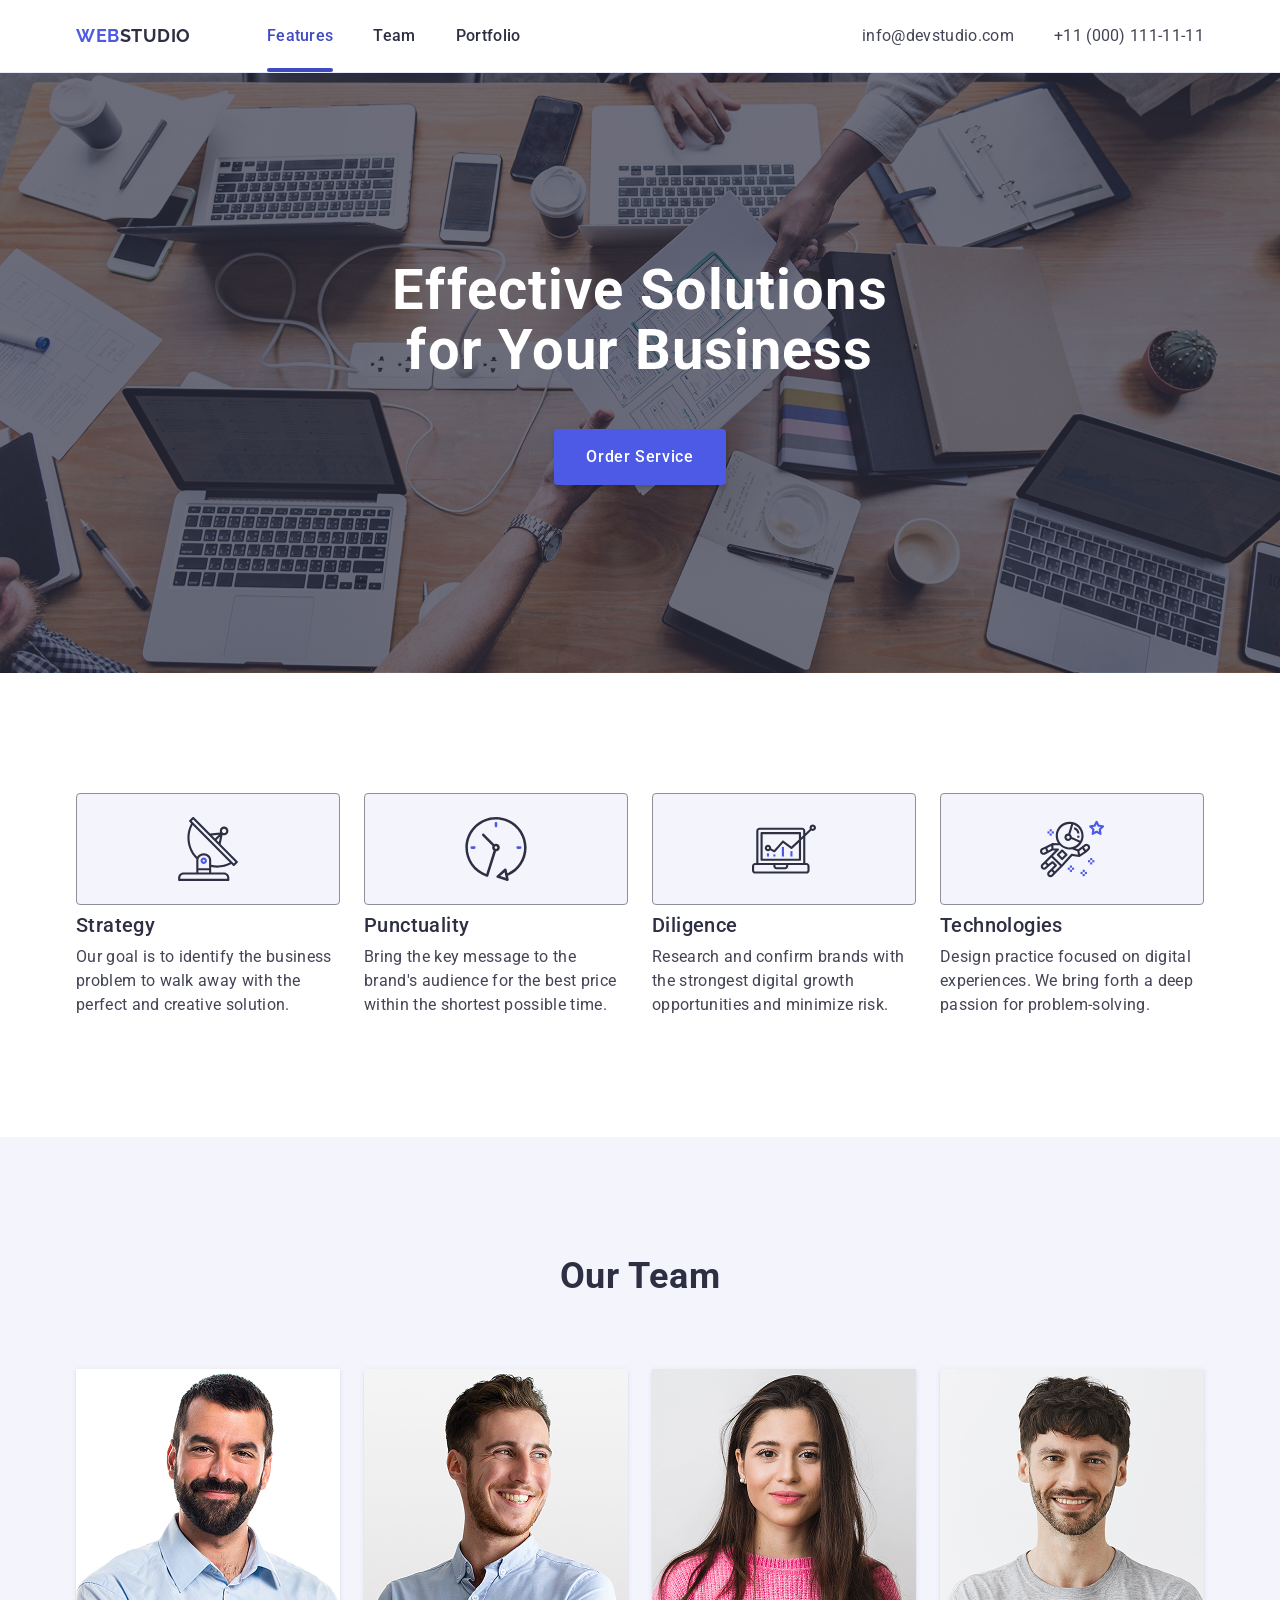
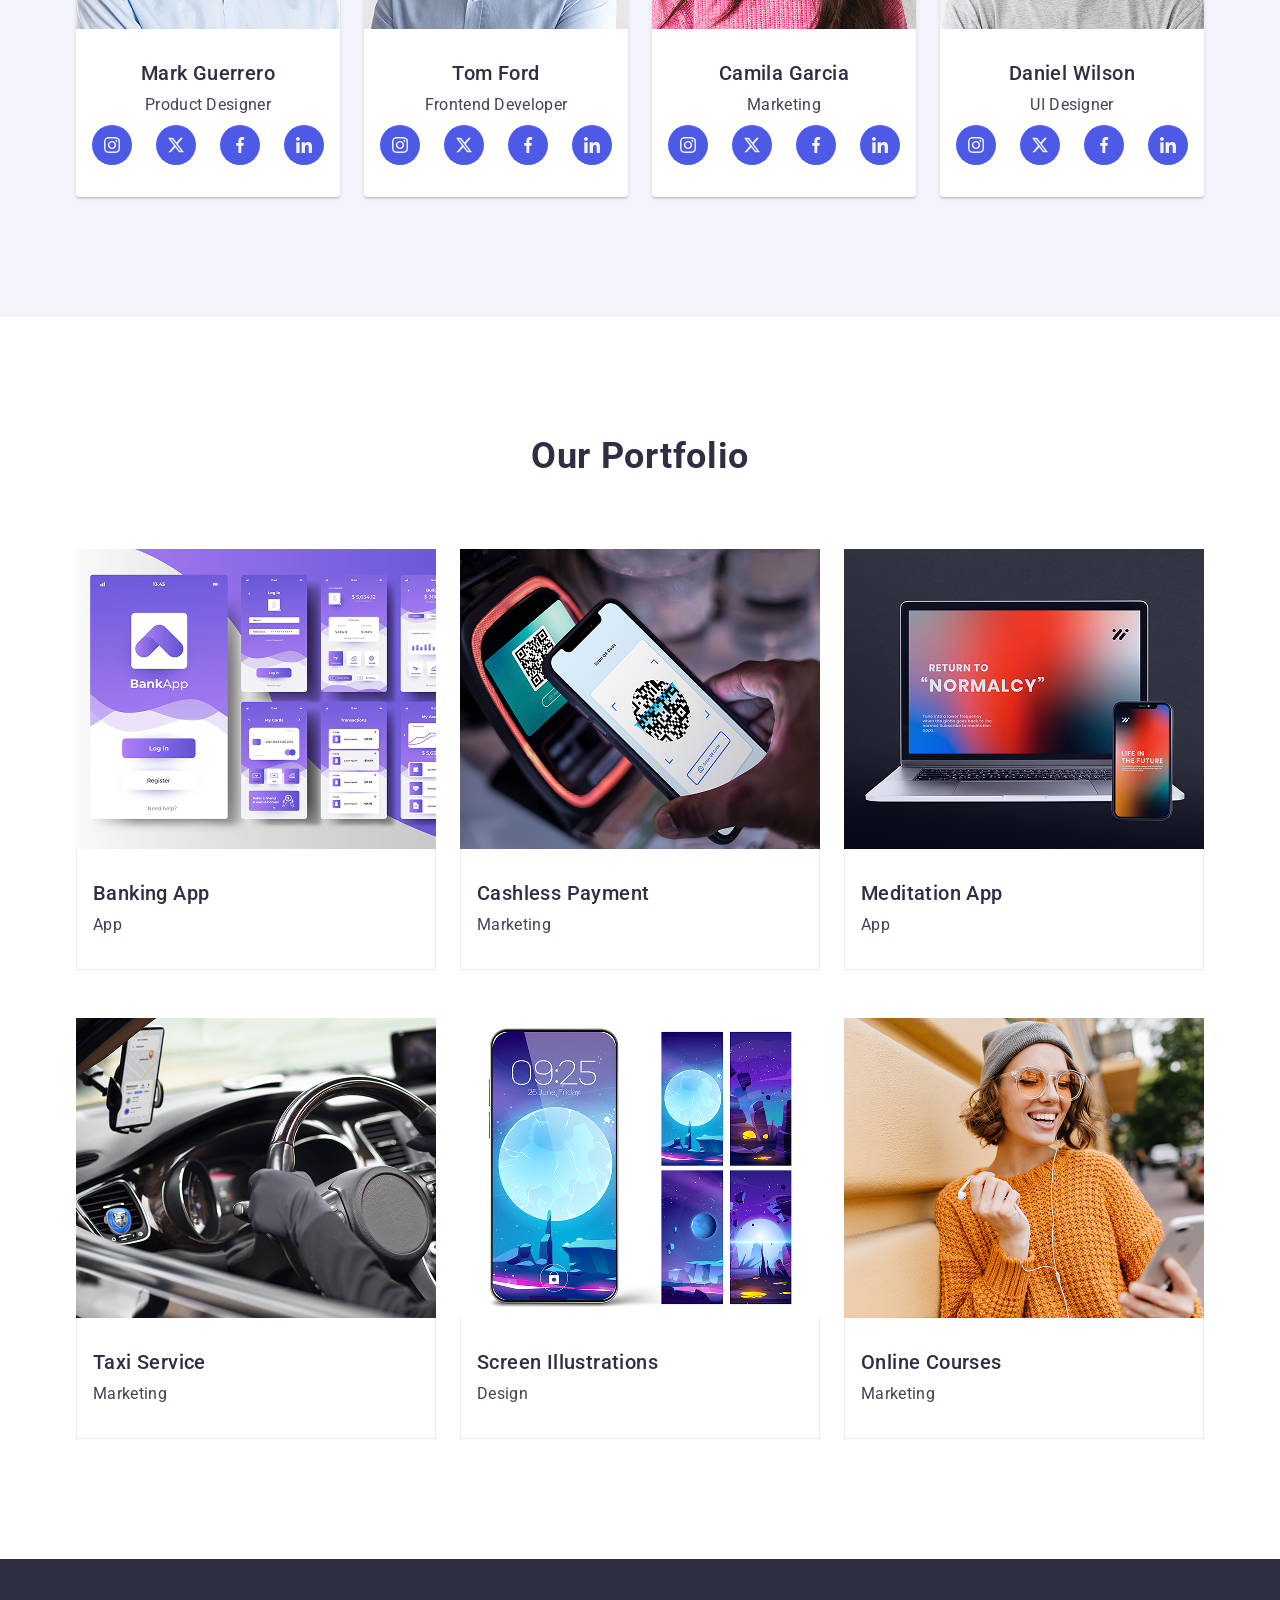
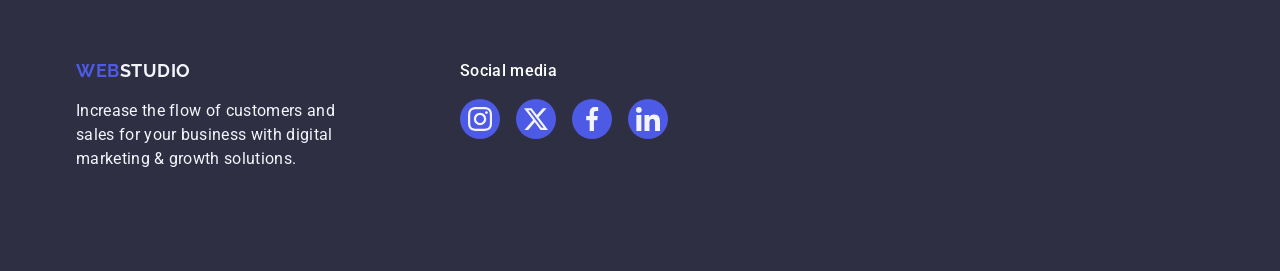
==== commit c0e9d779: "Restore homework 04 as clean base for homework 05" ====
--- a/index.html
+++ b/index.html
@@ -585,109 +585,7 @@
             </li>
           </ul>
         </div>
-        <div class="footer-subscribe">
-          <p class="footer-subscribe-title">Subscribe</p>
-          <form class="footer-subscribe-form">
-            <label class="footer-subscribe-label">
-              <input
-                class="footer-subscribe-input"
-                type="email"
-                name="user-email"
-                placeholder="E-mail"
-                required
-              />
-            </label>
-            <button class="footer-subscribe-btn" type="submit">
-              Subscribe
-              <svg class="footer-subscribe-icon" width="24" height="24">
-                <use href="./images/icons.svg#icon-send"></use>
-              </svg>
-            </button>
-          </form>
-        </div>
       </div>
     </footer>
-
-    <div class="backdrop is-open">
-      <div class="modal">
-        <button class="modal-close-btn" type="button" aria-label="Close modal">
-          <svg class="modal-close-icon" width="8" height="8">
-            <use href="./images/icons.svg#icon-close"></use>
-          </svg>
-        </button>
-        <p class="modal-title">Leave your contacts and we will call you back</p>
-        <form class="modal-form">
-          <div class="modal-field">
-            <label class="modal-label" for="user-name">Name</label>
-            <div class="modal-input-wrap">
-              <input
-                class="modal-input"
-                type="text"
-                name="user-name"
-                id="user-name"
-              />
-              <svg class="modal-input-icon" width="18" height="24">
-                <use href="./images/icons.svg#icon-person"></use>
-              </svg>
-            </div>
-          </div>
-          <div class="modal-field">
-            <label class="modal-label" for="user-phone">Phone</label>
-            <div class="modal-input-wrap">
-              <input
-                class="modal-input"
-                type="tel"
-                name="user-phone"
-                id="user-phone"
-              /><svg class="modal-input-icon" width="18" height="24">
-                <use href="./images/icons.svg#icon-phone"></use>
-              </svg>
-            </div>
-          </div>
-          <div class="modal-field">
-            <label class="modal-label" for="user-email">Email</label>
-            <div class="modal-input-wrap">
-              <input
-                class="modal-input"
-                type="email"
-                name="user-email"
-                id="user-email"
-              />
-              <svg class="modal-input-icon" width="18" height="24">
-                <use href="./images/icons.svg#icon-email"></use>
-              </svg>
-            </div>
-          </div>
-          <div class="modal-field">
-            <label class="modal-label" for="user-comment">Comment</label>
-            <textarea
-              class="modal-textarea"
-              name="user-comment"
-              id="user-comment"
-              placeholder="Text input"
-            ></textarea>
-          </div>
-          <div class="modal-checkbox-wrap">
-            <input
-              class="modal-checkbox sr-only"
-              type="checkbox"
-              id="user-privacy"
-              name="user-privacy"
-              value="true"
-            />
-            <label class="modal-checkbox-label" for="user-privacy">
-              <span class="modal-custom-checkbox">
-                <svg width="10" height="8">
-                  <use href="./images/icons.svg#icon-checkmark"></use>
-                </svg>
-              </span>
-              I accept the terms and conditions of the
-              <a class="modal-privacy-link" href="#">Privacy Policy</a>
-            </label>
-          </div>
-          <button class="modal-send-btn" type="submit">Send</button>
-        </form>
-      </div>
-    </div>
   </body>
 </html>
--- a/css/main.css
+++ b/css/main.css
@@ -5,4 +5,3 @@
 @import './team.css';
 @import './portfolio.css';
 @import './footer.css';
-@import './modal.css';
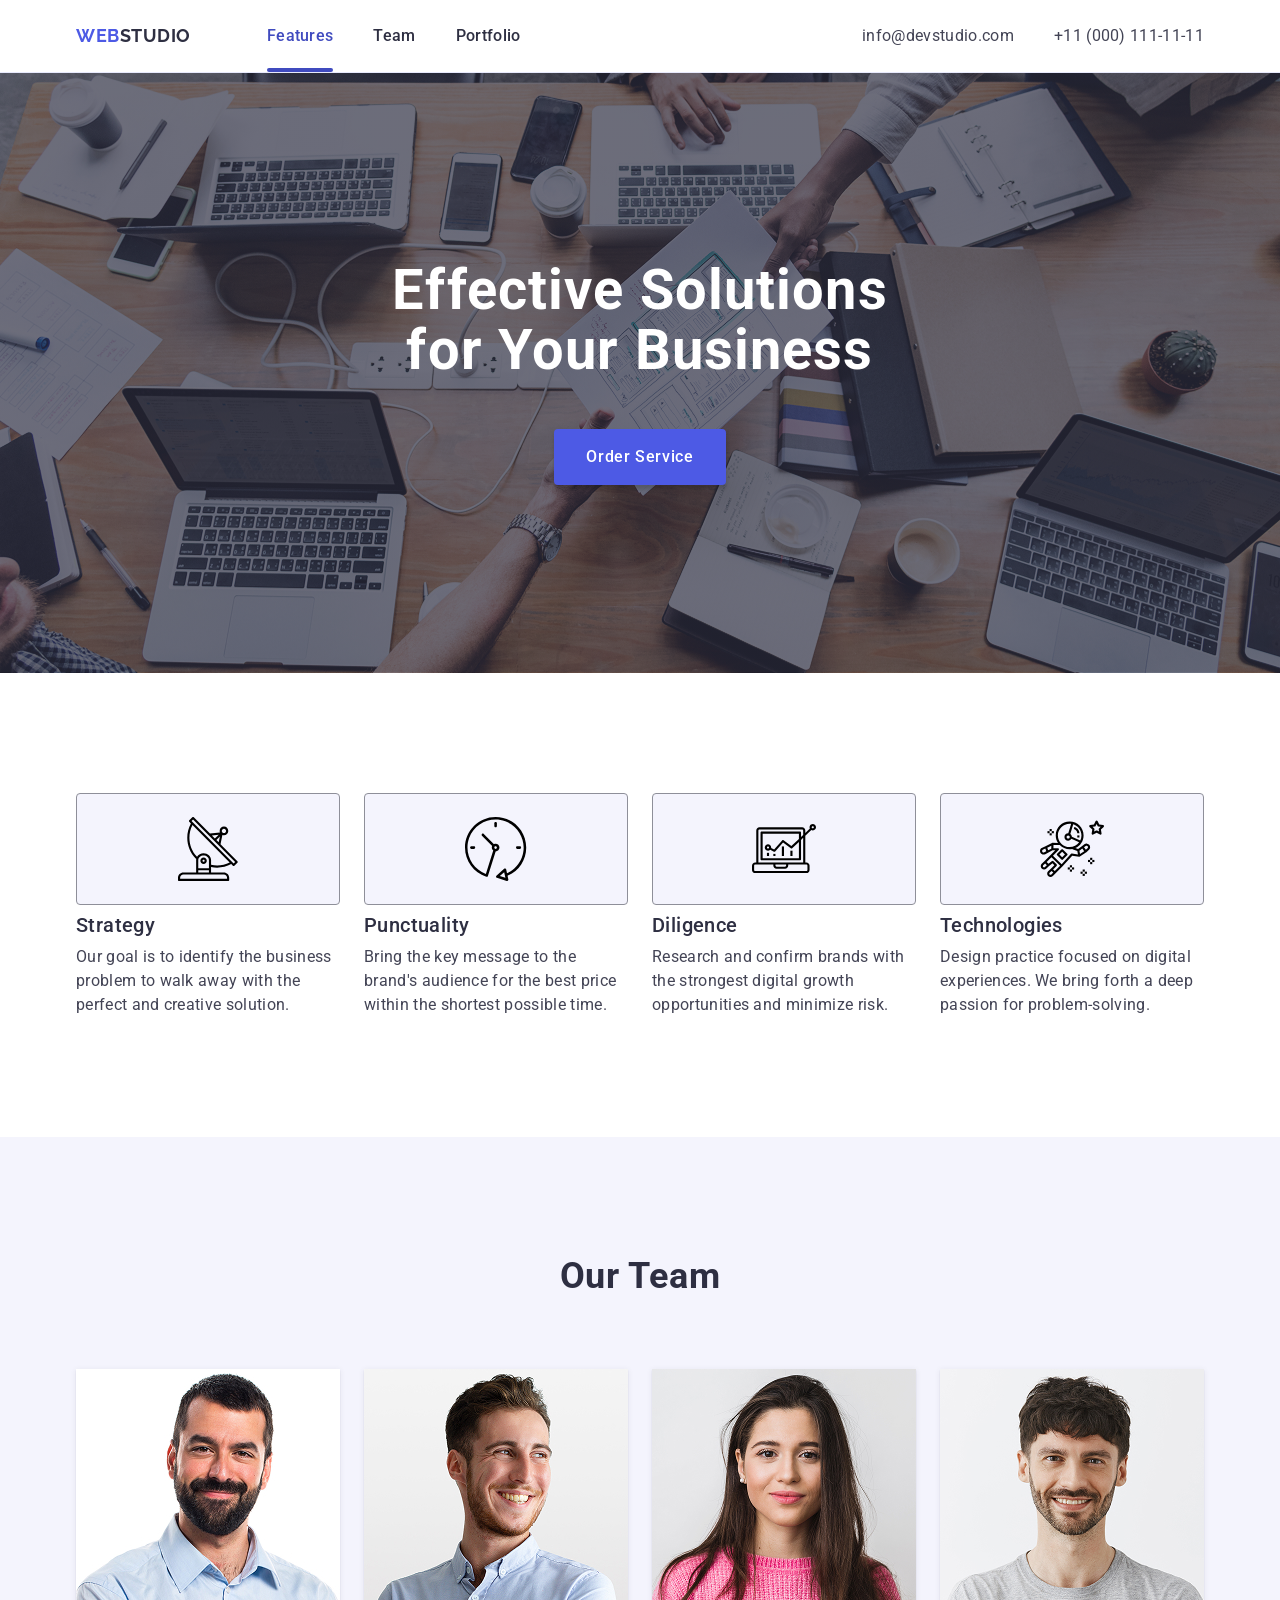
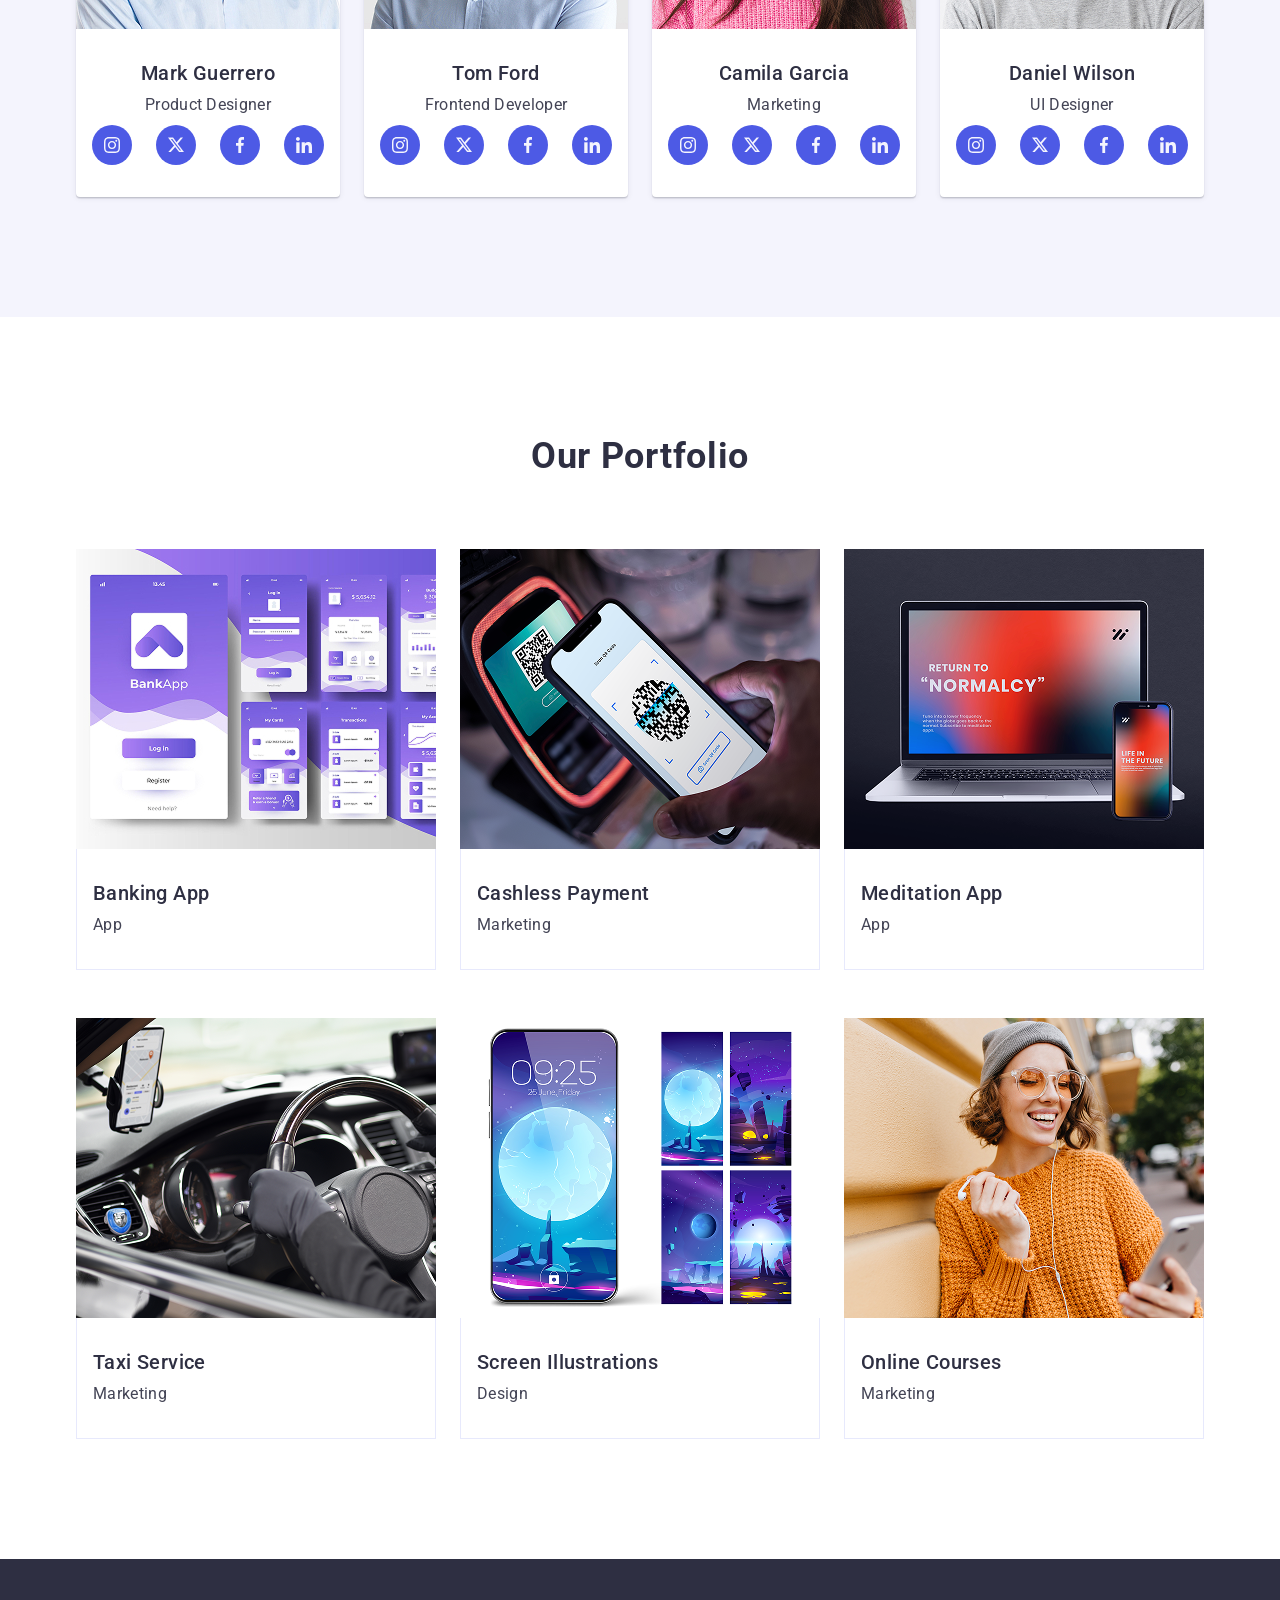
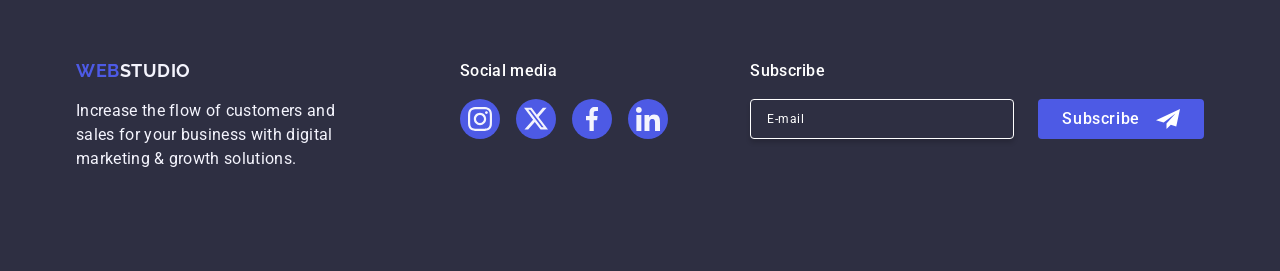
==== commit 984ac617: "Complete homework 05" ====
--- a/index.html
+++ b/index.html
@@ -585,7 +585,148 @@
             </li>
           </ul>
         </div>
+        <div class="footer-subscribe">
+          <p class="footer-subscribe-title">Subscribe</p>
+          <form class="footer-subscribe-form">
+            <label class="sr-only" for="subscribe-email">E-mail</label>
+            <input
+              class="footer-subscribe-input"
+              id="subscribe-email"
+              type="email"
+              name="email"
+              placeholder="E-mail"
+              required
+            />
+            <button class="footer-subscribe-button" type="submit">
+              Subscribe
+              <svg
+                class="footer-subscribe-icon"
+                width="24"
+                height="24"
+                aria-hidden="true"
+              >
+                <use href="./images/icons.svg#icon-send"></use>
+              </svg>
+            </button>
+          </form>
+        </div>
       </div>
     </footer>
+
+    <div class="backdrop" id="modal">
+      <div
+        class="modal"
+        role="dialog"
+        aria-modal="true"
+        aria-labelledby="modal-title"
+      >
+        <button class="modal-close-btn" type="button" aria-label="Close modal">
+          <svg class="modal-close-icon" width="8" height="8" aria-hidden="true">
+            <use href="./images/icons.svg#icon-close"></use>
+          </svg>
+        </button>
+        <p class="modal-title" id="modal-title">
+          Leave your contacts and we will call you back
+        </p>
+        <form class="modal-form">
+          <div class="modal-field">
+            <label class="modal-label" for="user-name">Name</label>
+            <div class="modal-input-wrap">
+              <input
+                class="modal-input"
+                type="text"
+                id="user-name"
+                name="user-name"
+                required
+              />
+              <svg
+                class="modal-input-icon"
+                width="18"
+                height="24"
+                aria-hidden="true"
+              >
+                <use href="./images/icons.svg#icon-person"></use>
+              </svg>
+            </div>
+          </div>
+          <div class="modal-field">
+            <label class="modal-label" for="user-phone">Phone</label>
+            <div class="modal-input-wrap">
+              <input
+                class="modal-input"
+                type="tel"
+                id="user-phone"
+                name="user-phone"
+                required
+              />
+              <svg
+                class="modal-input-icon"
+                width="18"
+                height="24"
+                aria-hidden="true"
+              >
+                <use href="./images/icons.svg#icon-phone"></use>
+              </svg>
+            </div>
+          </div>
+          <div class="modal-field">
+            <label class="modal-label" for="user-email">Email</label>
+            <div class="modal-input-wrap">
+              <input
+                class="modal-input"
+                type="email"
+                id="user-email"
+                name="user-email"
+                required
+              />
+              <svg
+                class="modal-input-icon"
+                width="18"
+                height="24"
+                aria-hidden="true"
+              >
+                <use href="./images/icons.svg#icon-email"></use>
+              </svg>
+            </div>
+          </div>
+          <div class="modal-comment-field">
+            <label class="modal-label" for="user-comment">Comment</label>
+            <textarea
+              class="modal-textarea"
+              id="user-comment"
+              name="user-comment"
+              placeholder="Text input"
+            ></textarea>
+          </div>
+          <div class="modal-checkbox-wrap">
+            <input
+              class="modal-checkbox sr-only"
+              type="checkbox"
+              id="user-privacy"
+              name="user-privacy"
+              value="true"
+              required
+            />
+            <label class="modal-checkbox-label" for="user-privacy">
+              <span class="modal-custom-checkbox">
+                <svg
+                  class="modal-check-icon"
+                  width="10"
+                  height="8"
+                  aria-hidden="true"
+                >
+                  <use href="./images/icons.svg#icon-checkmark"></use>
+                </svg>
+              </span>
+              <span
+                >I accept the terms and conditions of the
+                <a class="modal-privacy-link" href="#">Privacy Policy</a></span
+              >
+            </label>
+          </div>
+          <button class="modal-send-btn" type="submit">Send</button>
+        </form>
+      </div>
+    </div>
   </body>
 </html>
--- a/css/main.css
+++ b/css/main.css
@@ -5,3 +5,4 @@
 @import './team.css';
 @import './portfolio.css';
 @import './footer.css';
+@import './modal.css';
